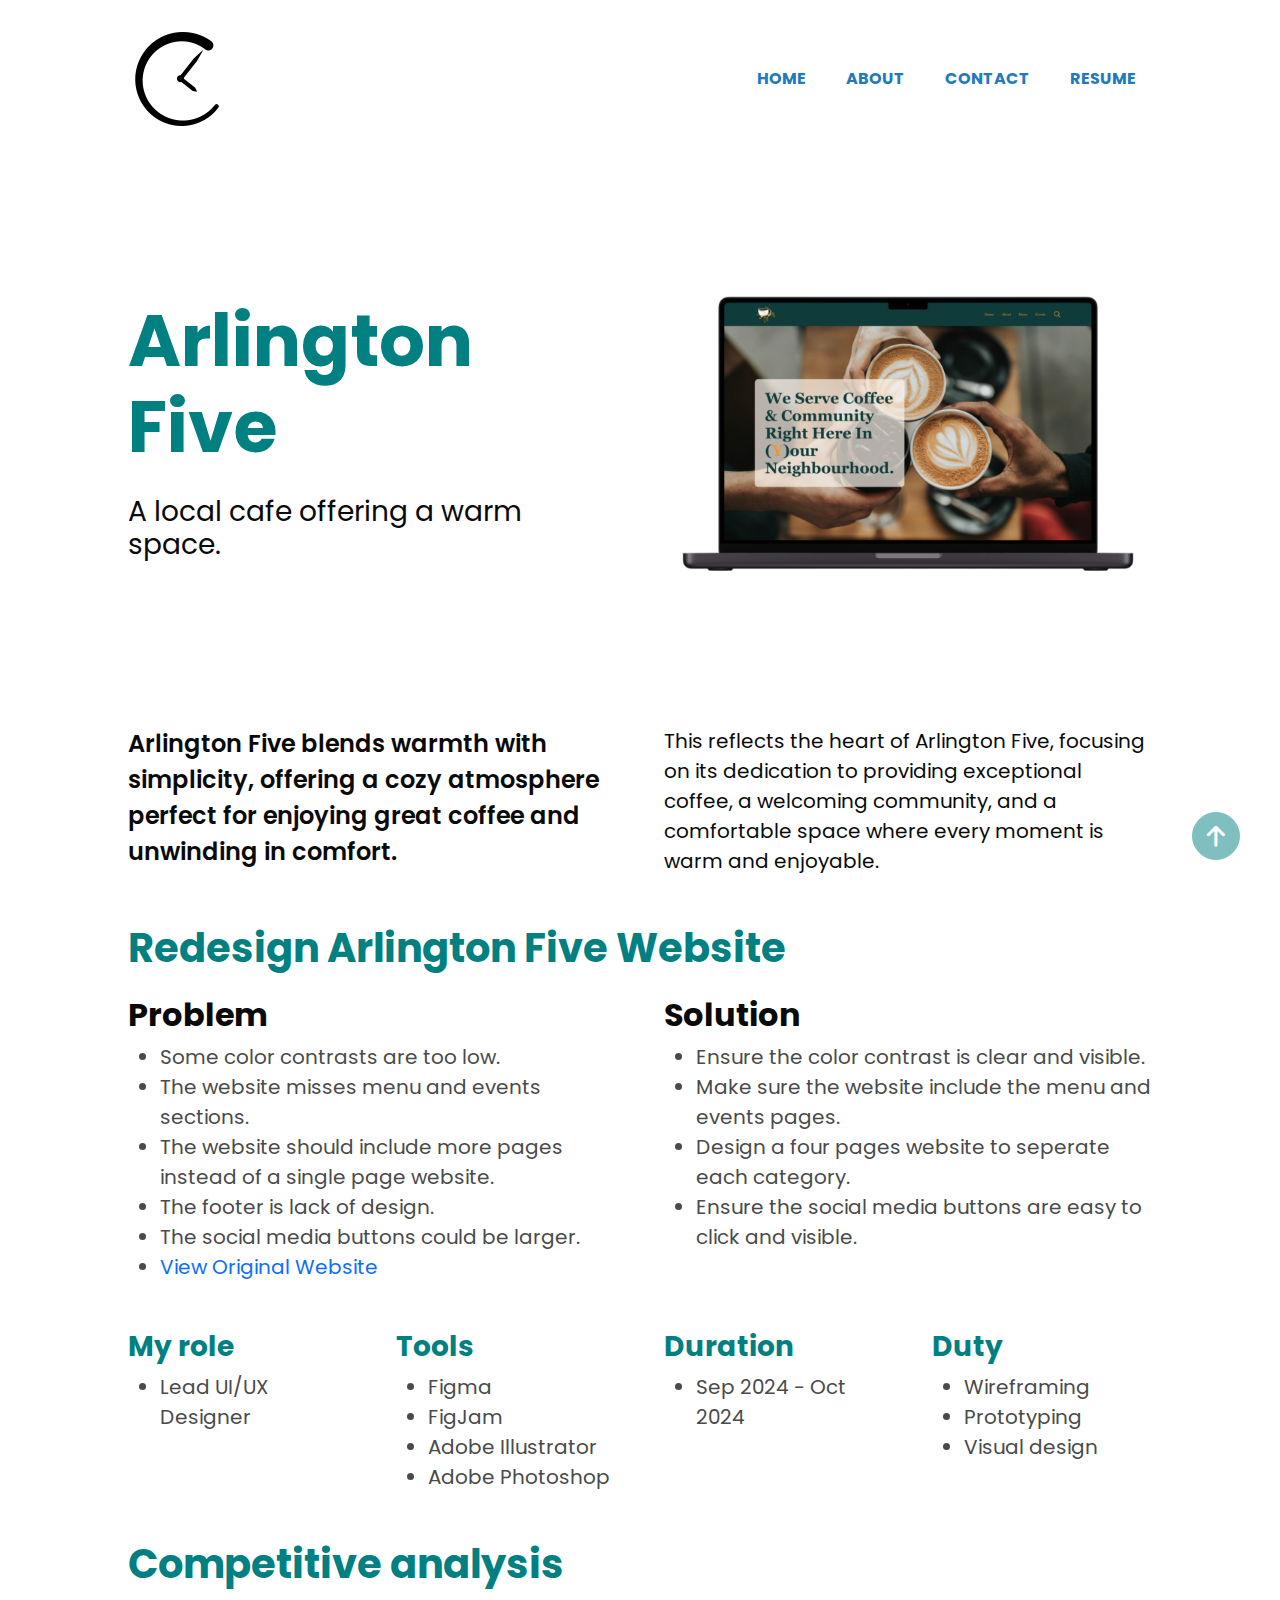
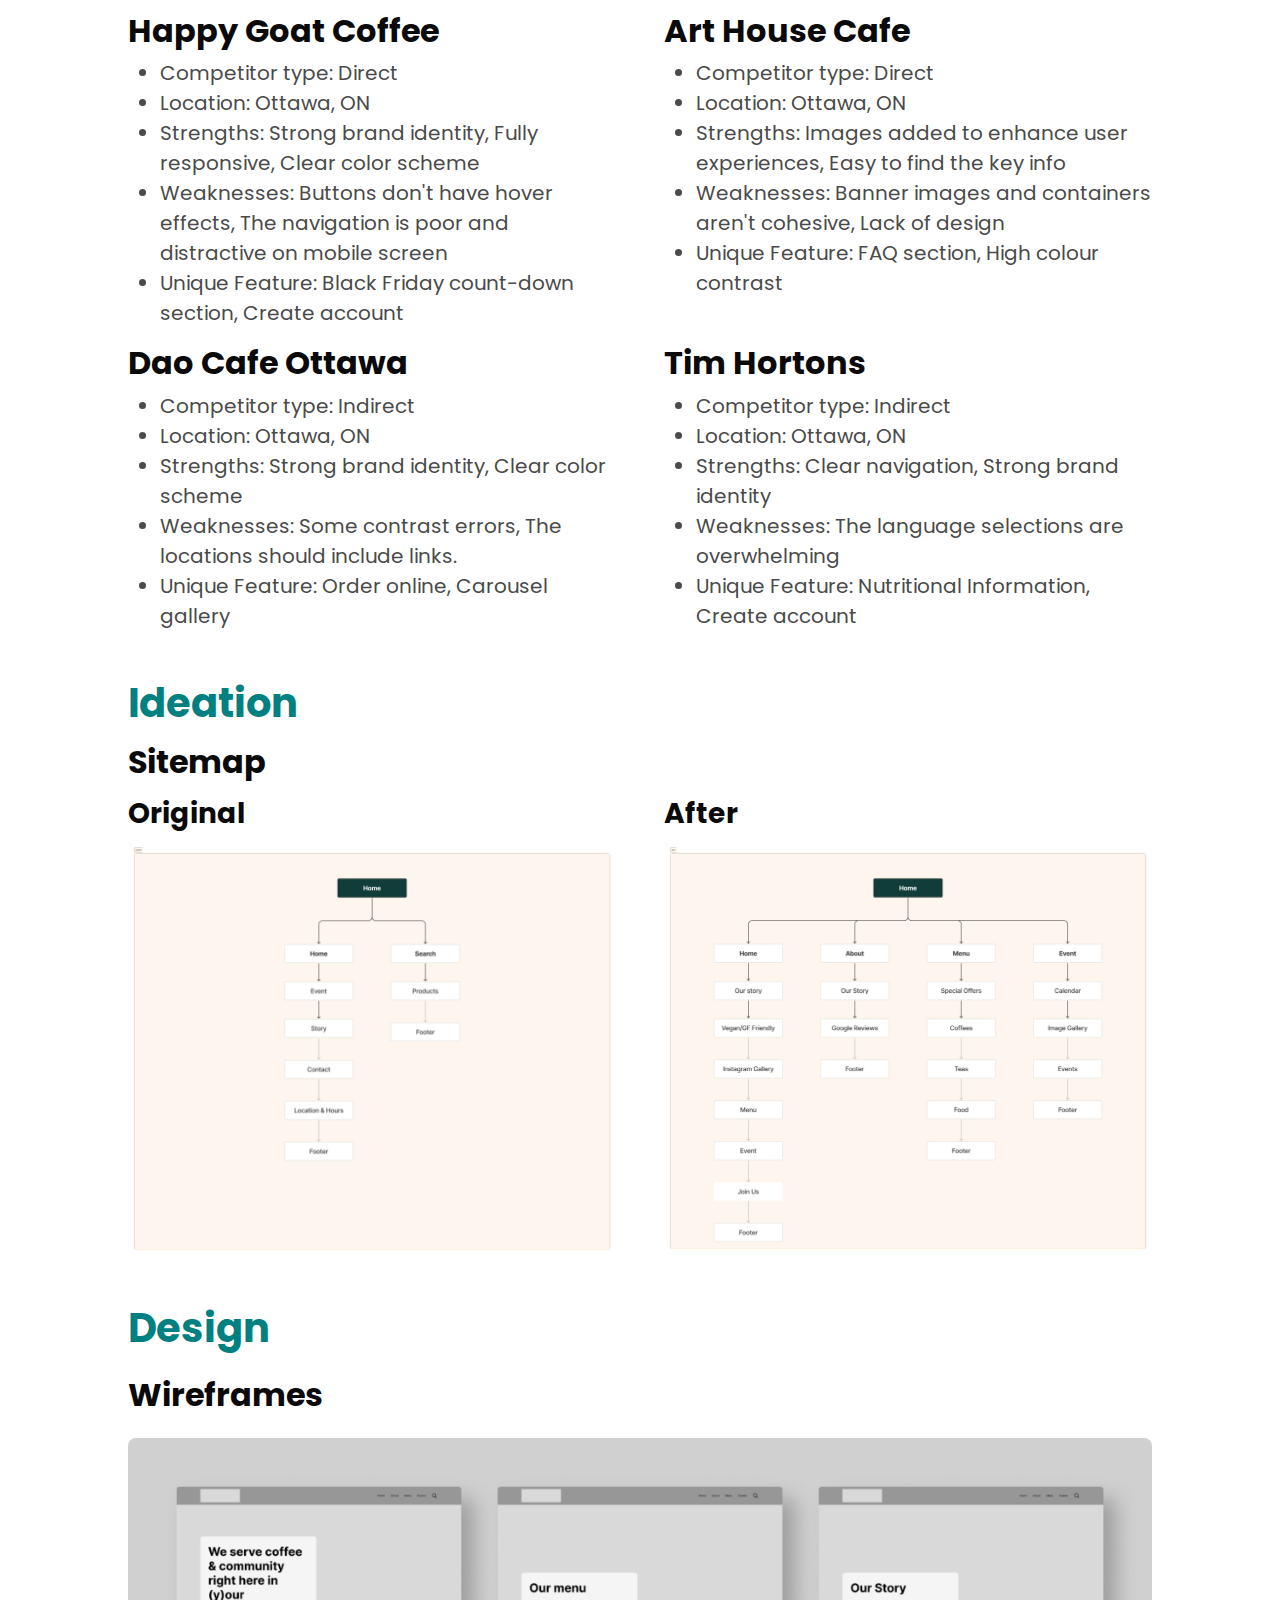
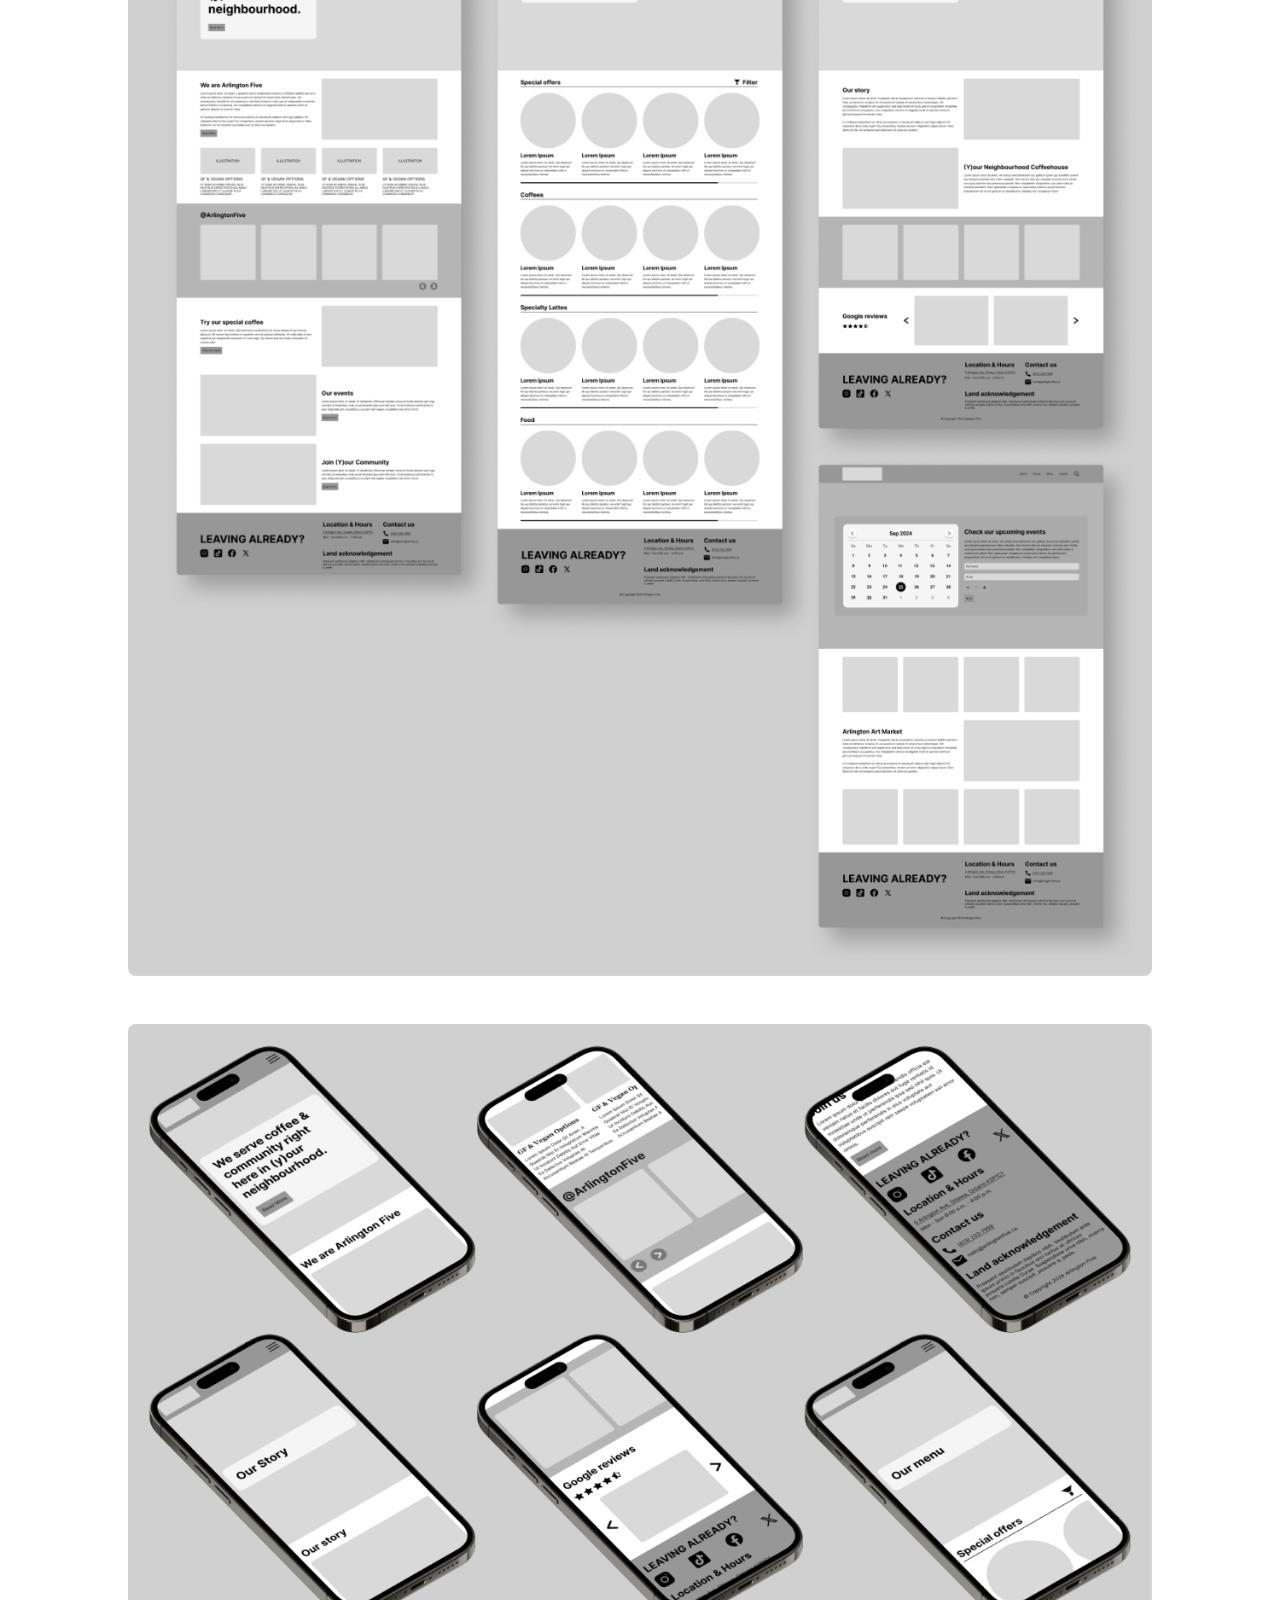
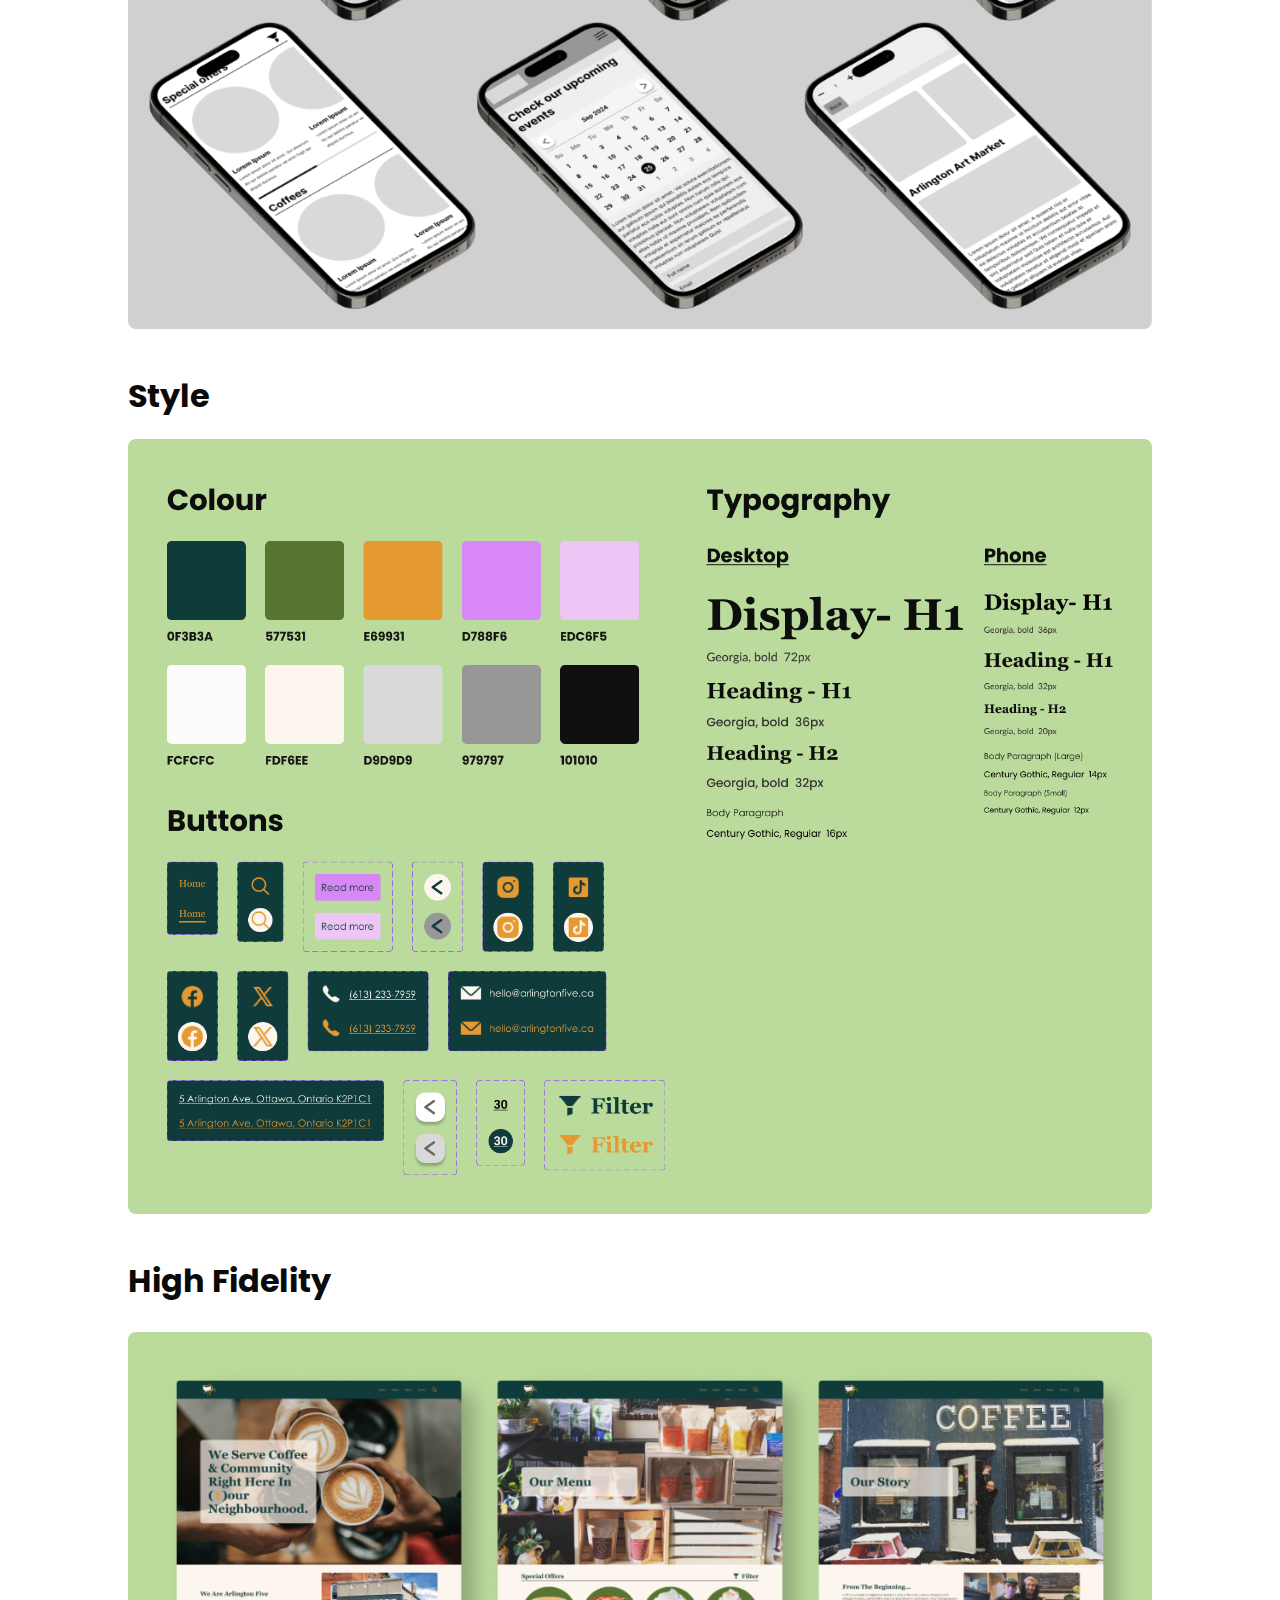
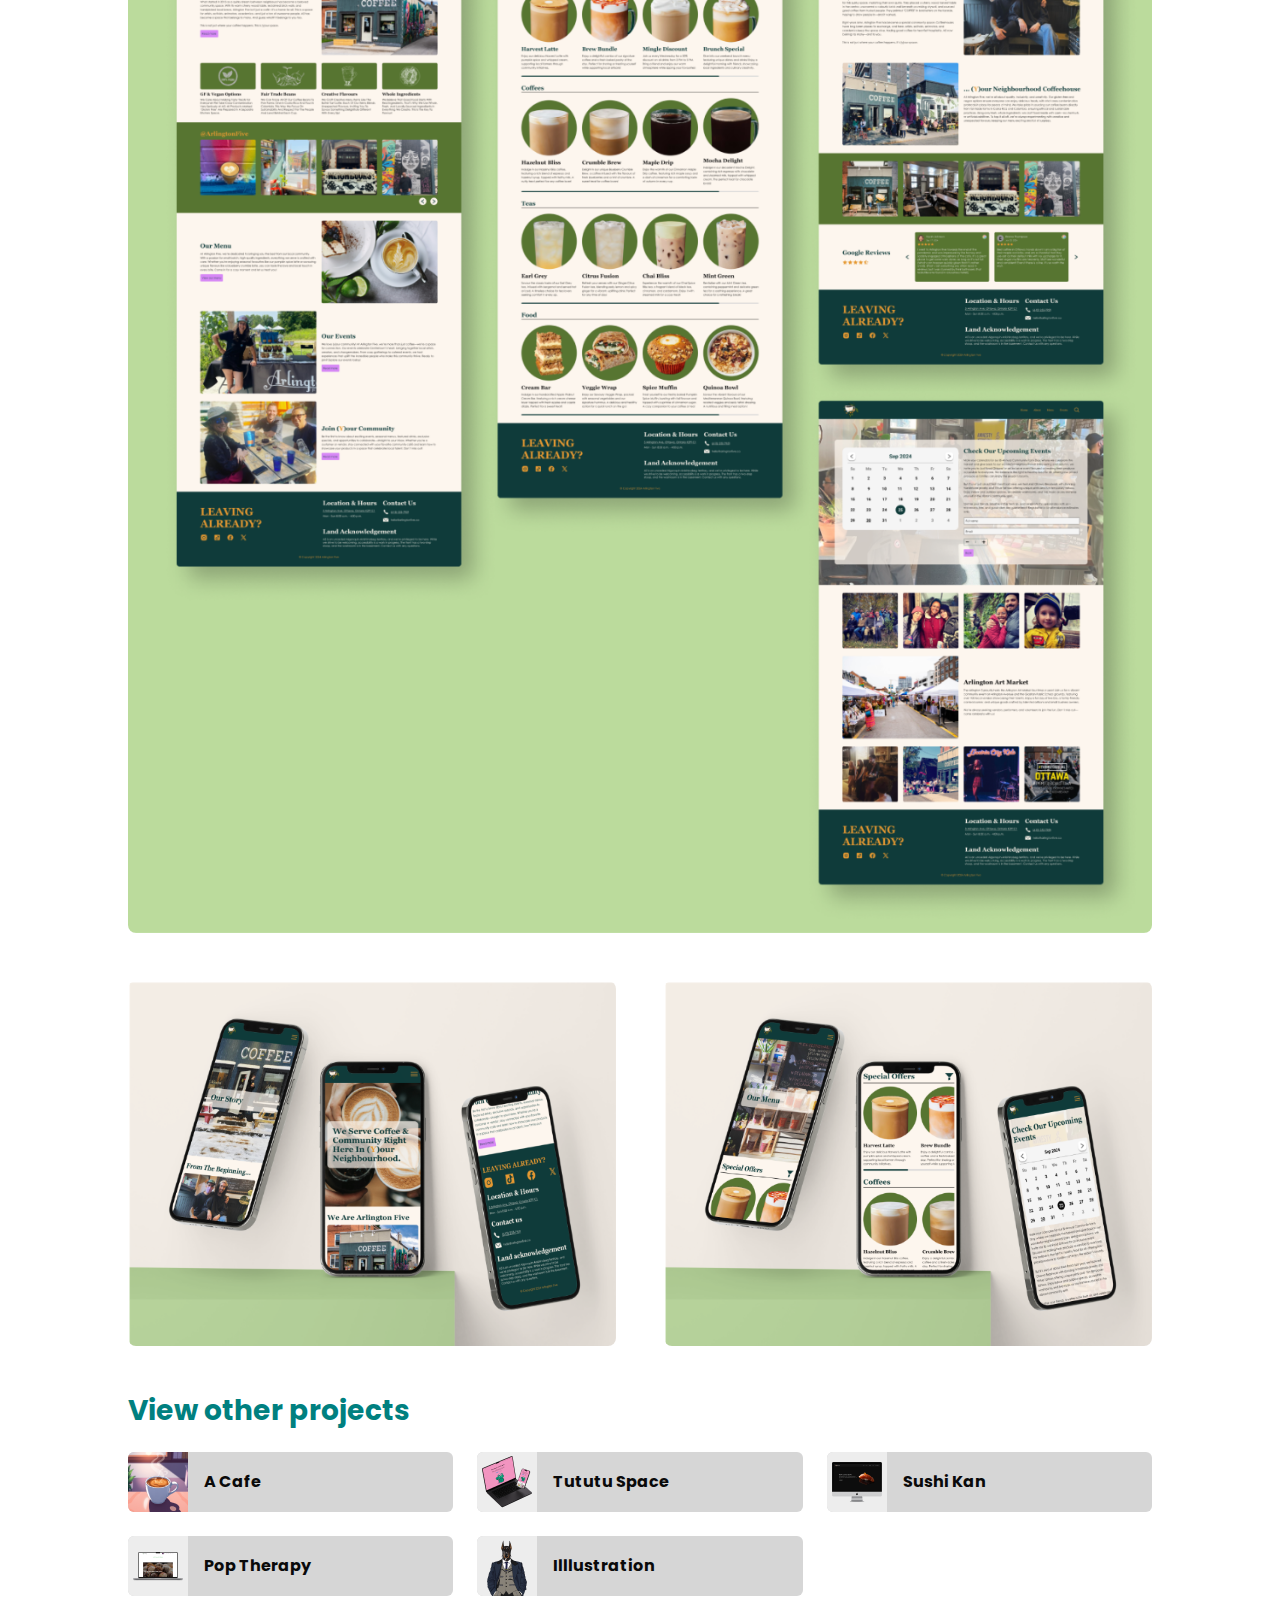
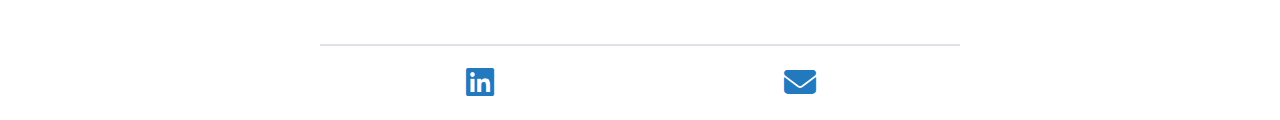
==== a5.html @ c40f5fa3 "Adds a5.page and fix footer and links" ====
<!DOCTYPE html>
<html lang="en">

<head>
    <meta charset="UTF-8">
    <meta name="viewport" content="width=device-width, initial-scale=1.0">
    <title>Portfolio</title>
    <!-- Bootstrap -->
    <link href="https://cdn.jsdelivr.net/npm/bootstrap@5.3.3/dist/css/bootstrap.min.css" rel="stylesheet"
        integrity="sha384-QWTKZyjpPEjISv5WaRU9OFeRpok6YctnYmDr5pNlyT2bRjXh0JMhjY6hW+ALEwIH" crossorigin="anonymous">
    <!-- Main Css -->
    <link rel="stylesheet" href="css/main.css">
    <!-- CDN -->
    <link rel="stylesheet" href="https://cdn.jsdelivr.net/npm/bootstrap-icons@1.11.3/font/bootstrap-icons.min.css">
    <!-- Font Awesome -->
    <link rel="stylesheet" href="https://cdnjs.cloudflare.com/ajax/libs/font-awesome/6.5.0/css/all.min.css">
    <!-- Font -->
    <link rel="preconnect" href="https://fonts.googleapis.com">
    <link rel="preconnect" href="https://fonts.gstatic.com" crossorigin>
    <link
        href="https://fonts.googleapis.com/css2?family=Poppins:ital,wght@0,100;0,200;0,300;0,400;0,500;0,600;0,700;0,800;0,900;1,100;1,200;1,300;1,400;1,500;1,600;1,700;1,800;1,900&display=swap"
        rel="stylesheet">
    <!-- AOS -->
    <link rel="stylesheet" href="https://unpkg.com/aos@next/dist/aos.css" />
</head>

<body>
    <!-- Skip Links -->
    <ul class="skip-links">
        <li><a href="#nav">Skip to main nav</a></li>
        <li><a href="#maincontent">Skip to main content</a></li>
    </ul>
    <header role="banner">
        <!-- Nav -->
        <nav class="navbar navbar-expand-lg" data-bs-theme="light" id="nav" role="navigation">
            <div class="container-xxl">
                <a class="navbar-brand col-sm-7" href="index.html">
                    <picture>
                        <source srcset="images/logo-6-100_x_100.png" media="(min-width: 750px)" />

                        <source srcset="images/logo-6-80_x_80.png" media="(min-width: 500px)" />

                        <img class="" src="images/logo-6-80_x_80.png" alt="che-cheng lee logo">
                    </picture>
                </a>
                <button class="navbar-toggler" type="button" data-bs-toggle="collapse"
                    data-bs-target="#navbarSupportedContent" aria-controls="navbarSupportedContent"
                    aria-expanded="false" aria-label="Toggle navigation">
                    <span class="navbar-toggler-icon"></span>
                </button>
                <div class="collapse navbar-collapse" id="navbarSupportedContent">
                    <ul class="navbar-nav me-auto mb-2 mb-lg-0 w-100 d-flex justify-content-between">
                        <li class="nav-item">
                            <a class="nav-link rounded-4 px-3 fw-bold" aria-current="page" href="index.html">Home</a>
                        </li>
                        <li class="nav-item">
                            <a class="nav-link rounded-4 px-3 fw-bold" href="about.html">About</a>
                        </li>
                        <li class="nav-item">
                            <a class="nav-link rounded-4 px-3 fw-bold" href="contact.html">Contact</a>
                        </li>
                        <li class="nav-item">
                            <a class="nav-link rounded-4 px-3 fw-bold" target="_blank"
                                href="lee_che-cheng_resume-portfolio.pdf">Resume</a>
                        </li>
                    </ul>
                </div>
            </div>
        </nav>

    </header>
    <main id="maincontent" role="main">
        <div class="container-xxl">
            <!-- back to top -->
            <button id="back-to-top" class="btn btn-primary opacity-50">
                <i class="fas fa-arrow-up fa-xl"></i>
            </button>

            <section class="row g-5 d-flex align-items-center mt-0">
                <div class="col-12 col-sm-6">
                    <h1 class="fw-bold  display-2" role="heading">Arlington Five</h1>
                    <h2 class="fw-normal fs-3 mt-4">A local cafe offering a warm space.</h2>
                </div>
                <div class="col-12 col-sm-6 mx-auto">
                    <picture>
                        <source srcset="images/a5_mockup-650_x_650.png" media="(min-width: 750px)" />

                        <source srcset="images/a5_mockup-525_x_525.png" media="(min-width: 450px)" />

                        <img class="img-fluid" src="images/a5_mockup-525_x_525.png" alt="Arlington Five mockup">
                    </picture>
                </div>
            </section>

            <section class="row g-5 mt-0">
                <div class="col-12 col-lg-6">
                    <h2 class="fw-semibold fs-4 lh-base mb-0" role="heading">Arlington Five blends warmth with
                        simplicity, offering a cozy atmosphere perfect for enjoying great coffee and unwinding in
                        comfort. </h2>
                </div>
                <div class="col-12 col-lg-6">
                    <h3 class="fw-normal fs-5 lh-base mb-0">This reflects the heart of Arlington Five, focusing on its
                        dedication to providing exceptional coffee, a welcoming community, and a comfortable space where
                        every moment is warm and enjoyable.</h3>
                </div>

                <!-- Problem/solution -->
                <div class="col-12">
                    <h1 class="fw-bold fs-1" role="heading">Redesign Arlington Five Website</h1>
                </div>
                <div class="col-12 col-lg-6 mt-3">
                    <h2 class="fw-bold fs-2" role="heading">Problem</h2>
                    <ul class="mb-0">
                        <li class="fw-normal fs-5">Some color contrasts are too low.</li>
                        <li class="fw-normal fs-5">The website misses menu and events sections.</li>
                        <li class="fw-normal fs-5">The website should include more pages instead of a single page
                            website.</li>
                        <li class="fw-normal fs-5">The footer is lack of design.</li>
                        <li class="fw-normal fs-5">The social media buttons could be larger.</li>
                        <li class="fw-normal fs-5"><a class="fw-normal fs-5" target="_blank"
                                href="https://www.arlingtonfive.ca/">View Original Website</a></li>
                    </ul>
                </div>
                <div class="col-12 col-lg-6 mt-3">
                    <h2 class="fw-bold fs-2" role="heading">Solution</h2>
                    <ul class="mb-0">
                        <li class="fw-normal fs-5">Ensure the color contrast is clear and visible.</li>
                        <li class="fw-normal fs-5">Make sure the website include the menu and events pages.</li>
                        <li class="fw-normal fs-5">Design a four pages website to seperate each category.</li>
                        <li class="fw-normal fs-5">Ensure the social media buttons are easy to click and visible.</li>

                    </ul>
                </div>

                <!-- my role tools... -->
                <div class="col-6 col-lg-3">
                    <h1 class="fw-bold fs-3" role="heading">My role</h1>
                    <ul class="mb-0">
                        <li class="fw-normal fs-5"> Lead UI/UX Designer</li>
                    </ul>
                </div>
                <div class="col-6 col-lg-3">
                    <h1 class="fw-bold fs-3" role="heading">Tools</h1>
                    <ul class="mb-0">
                        <li class="fw-normal fs-5">Figma</li>
                        <li class="fw-normal fs-5">FigJam</li>
                        <li class="fw-normal fs-5">Adobe Illustrator</li>
                        <li class="fw-normal fs-5">Adobe Photoshop</li>
                    </ul>
                </div>
                <div class="col-6 col-lg-3">
                    <h1 class="fw-bold fs-3" role="heading">Duration</h1>
                    <ul class="mb-0">
                        <li class="fw-normal fs-5"> Sep 2024 - Oct 2024</li>
                    </ul>
                </div>
                <div class="col-6 col-lg-3">
                    <h1 class="fw-bold fs-3" role="heading">Duty</h1>
                    <ul class="mb-0">
                        <li class="fw-normal fs-5">Wireframing</li>
                        <li class="fw-normal fs-5">Prototyping</li>
                        <li class="fw-normal fs-5">Visual design</li>
                    </ul>
                </div>

                <div class="col-12">
                    <h1 class="fw-bold fs-1">Competitive analysis</h1>
                </div>
                <div class="col-12 col-lg-6 mt-3">
                    <h2 class="fw-bold fs-2">Happy Goat Coffee</h2>
                    <ul class="mb-0">
                        <li class="fw-normal fs-5">Competitor type: Direct</li>
                        <li class="fw-normal fs-5">Location: Ottawa, ON</li>
                        <li class="fw-normal fs-5">Strengths: Strong brand identity, Fully responsive, Clear color scheme
                        </li>
                        <li class="fw-normal fs-5">Weaknesses: Buttons don't have hover effects, The navigation is poor and distractive on mobile screen</li>
                        <li class="fw-normal fs-5">Unique Feature: Black Friday count-down section, Create account</li>
                    </ul>
                </div>
                <div class="col-12 col-lg-6 mt-3">
                    <h2 class="fw-bold fs-2">Art House Cafe</h2>
                    <ul class="mb-0">
                        <li class="fw-normal fs-5">Competitor type: Direct</li>
                        <li class="fw-normal fs-5">Location: Ottawa, ON</li>
                        <li class="fw-normal fs-5">Strengths: Images added to enhance user experiences, Easy to find the
                            key info</li>
                        <li class="fw-normal fs-5">Weaknesses: Banner images and containers aren't cohesive, Lack of
                            design</li>
                        <li class="fw-normal fs-5">Unique Feature: FAQ section, High colour contrast</li>
                    </ul>
                </div>
                <div class="col-12 col-lg-6 mt-3">
                    <h2 class="fw-bold fs-2">Dao Cafe Ottawa</h2>
                    <ul class="mb-0">
                        <li class="fw-normal fs-5">Competitor type: Indirect</li>
                        <li class="fw-normal fs-5">Location: Ottawa, ON</li>
                        <li class="fw-normal fs-5">Strengths: Strong brand identity, Clear color scheme</li>
                        <li class="fw-normal fs-5">Weaknesses: Some contrast errors, The locations should include links.
                        </li>
                        <li class="fw-normal fs-5">Unique Feature: Order online, Carousel gallery</li>
                    </ul>
                </div>
                <div class="col-12 col-lg-6 mt-3">
                    <h2 class="fw-bold fs-2">Tim Hortons</h2>
                    <ul class="mb-0">
                        <li class="fw-normal fs-5">Competitor type: Indirect</li>
                        <li class="fw-normal fs-5">Location: Ottawa, ON</li>
                        <li class="fw-normal fs-5">Strengths: Clear navigation, Strong brand identity</li>
                        <li class="fw-normal fs-5">Weaknesses: The language selections are overwhelming</li>
                        <li class="fw-normal fs-5">Unique Feature: Nutritional Information, Create account</li>
                    </ul>
                </div>

                <!-- Design -->
                <div class="col-12">
                    <h1 class="fw-bold fs-1" role="heading">Ideation</h1>
                    <h2 class="fw-bold fs-2 mt-3" role="heading">Sitemap</h2>
                </div>
                 <!-- site map -->
                 <div class="col-lg-6 rounded-3 mt-2">
                    <h3 class="fw-bold fs-3 text-start mb-3" role="heading">Original</h3>
                    <picture>
                        <source srcset="images/original-1000_x_838.png" media="(min-width: 750px)" />

                        <source srcset="images/original-800_x_670.png" media="(min-width: 450px)" />

                        <img class="img-fluid rounded-3" src="images/original-800_x_670.png" alt="arlingtonfive original site  map">
                    </picture>
                </div>
                <div class="col-lg-6 rounded-3 mt-2">
                    <h3 class="fw-bold fs-3 text-start mb-3" role="heading">After</h3>
                    <picture>
                        <source srcset="images/after-1000_x_837.png" media="(min-width: 750px)" />

                        <source srcset="images/after-800_x_669.png" media="(min-width: 450px)" />

                        <img class="img-fluid rounded-3" src="images/after-800_x_669.png" alt="arlingtonfive after site  map">
                    </picture>
                </div>
                <div class="col-12">
                    <h1 class="fw-bold fs-1" role="heading">Design</h1>
                    <div class="col-12 mt-4">
                        <h2 class="fw-bold fs-2 text-start" role="heading">Wireframes</h2>
                        <!-- lo wireframe-->
                        <div class="col-12 mx-auto mt-4">
                            <picture>
                                <source srcset="images/a5-lo-desktop-1200_x_1333.png" media="(min-width: 750px)" />

                                <source srcset="images/a5-lo-desktop-800_x_888.png" media="(min-width: 450px)" />

                                <img class="img-fluid rounded-3" src="images/a5-lo-desktop-800_x_888.png"
                                    alt="Arlington Five desktop Low fidelity wireframe">
                            </picture>

                        </div>
                        <div class="col-12 mx-auto mt-5">
                            <picture>
                                <source srcset="images/a5-lo-phone-1200_x_1061.png" media="(min-width: 750px)" />

                                <source srcset="images/a5-lo-phone-800_x_707.png" media="(min-width: 450px)" />

                                <img class="img-fluid rounded-3" src="images/a5-lo-phone-800_x_707.png"
                                    alt="Arlington Five moble Low fidelity wireframe">
                            </picture>
                        </div>
                    </div>
                </div>
                <!-- style-->
                <div class="col-12">
                    <h2 class="fw-bold fs-2 text-start" role="heading">Style</h2>
                    <div class="col-12 mx-auto mt-4">
                        <picture>
                            <source srcset="images/a5-style.png" media="(min-width: 750px)" />

                            <source srcset="images/a5-style-sm.png" media="(min-width: 450px)" />

                            <img class="img-fluid rounded-3" src="images/a5-style-sm.png"
                                alt="Arlington Five style guide">
                        </picture>
                    </div>
                </div>

                <!-- hi wireframe-->
                <div class="col-12">
                    <h2 class="fw-bold fs-2 text-start" role="heading">High Fidelity</h2>
                </div>
                <div class="col-12 mt-4">
                    <picture>
                        <source srcset="images/a5-hi-desktop-1200_x_1407.png" media="(min-width: 750px)" />

                        <source srcset="images/a5-hi-desktop-800_x_938.png" media="(min-width: 450px)" />

                        <img class="img-fluid rounded-3" src="images/a5-hi-desktop-800_x_938.png"
                            alt="Arlington Five desktop high fidelity wireframe">
                    </picture>

                </div>
                <div class="col-sm-6">
                    <picture>
                        <source srcset="images/a5-hi-phone-1-650_x_487.png" media="(min-width: 750px)" />

                        <source srcset="images/a5-hi-phone-1-525_x_394.png" media="(min-width: 450px)" />

                        <img class="img-fluid rounded-3" src="images/a5-hi-phone-1-525_x_394.png"
                            alt="Arlington Five phone high fidelity wireframe">
                    </picture>

                </div>
                <div class="col-sm-6 ">
                    <picture>
                        <source srcset="images/a5-hi-phone-2-650_x_487.png" media="(min-width: 750px)" />

                        <source srcset="images/a5-hi-phone-2-525_x_394.png" media="(min-width: 450px)" />

                        <img class="img-fluid rounded-3" src="images/a5-hi-phone-2-525_x_394.png"
                            alt="Arlington Five phone high fidelity wireframe">
                    </picture>
                </div>

                <!-- Test -->
                <!-- <div class="col-12 mt-5">
                    <h1 class="fw-bold fs-3 my-auto" role="heading">View other projects</h1>
                </div>

                <div class="col-12 col-md-4">
                    <a href="coffee.html" class="btn btn-secondary p-0 border-0 fw-medium view-other" role="button">
                        <img class="rounded-start" src="images/cafe-home-icon.png" alt="a cafe in California icon">
                        <h2 class="fw-bold fs-6 my-auto ms-3 me-auto" role="heading">A Cafe</h2>
                    </a>
                </div>
                <div class="col-12 col-md-4">
                    <a href="tututuspace.html" class="btn btn-secondary p-0 border-0 fw-medium view-other"
                        role="button">
                        <img class="rounded-start" src="images/tututu-home-icon.png" alt="tututu space icon">
                        <h2 class="fw-bold fs-6 my-auto ms-3 me-auto" role="heading">Tututu Space</h2>
                    </a>
                </div>
                <div class="col-12 col-md-4">
                    <a href="sushikan.html" class="btn btn-secondary p-0 border-0 fw-medium view-other" role="button">
                        <img class="rounded-start" src="images/sushi-home-icon.png" alt="sushi kan icon">
                        <h2 class="fw-bold fs-6 my-auto ms-3 me-auto" role="heading">Sushi Kan</h2>
                    </a>
                </div>
                <div class="col-12 col-md-4">
                    <a href="https://jasonlee.rf.gd/" class="btn btn-secondary p-0 border-0 fw-medium view-other"
                        role="button">
                        <img class="rounded-start" src="images/pop-icon.png" alt="pop therapy icon">
                        <h2 class="fw-bold fs-6 my-auto ms-3 me-auto" role="heading">Pop Therapy</h2>
                    </a>
                </div>
                <div class="col-12 col-md-4">
                    <a href="https://lee00869.github.io/mtm6201-midterm/"
                        class="btn btn-secondary p-0 border-0 fw-medium view-other" role="button">
                        <img class="rounded-start" src="images/fashion-icon.png" alt="fashion icon">
                        <h2 class="fw-bold fs-6 my-auto ms-3 me-auto" role="heading">Fashion</h2>
                    </a>
                </div>
                <div class="col-12 col-md-4">
                    <a href="illustrator.html" class="btn btn-secondary p-0 border-0 fw-medium view-other"
                        role="button">
                        <img class="rounded-start" src="images/dog-home-icon.png" alt="illustration icon">
                        <h2 class="fw-bold fs-6 my-auto ms-3 me-auto" role="heading">Illlustration</h2>
                    </a>
                </div> -->
            </section>
            <!-- Other project -->
            <section class="row g-4 mt-0">
                <div class="col-12 mt-5">
                    <h1 class="fw-bold fs-3 my-auto" role="heading">View other projects</h1>
                </div>

                <div class="col-12 col-md-4 project-hover">
                    <a href="coffee.html" class="btn btn-secondary p-0 border-0 fw-medium view-other" role="button">
                        <img class="rounded-start" src="images/cafe-home-icon.png" alt="a cafe in California icon">
                        <h2 class="fw-bold fs-6 my-auto ms-3 me-auto" role="heading">A Cafe</h2>
                    </a>
                </div>
                <!-- <div class="col-12 col-md-4 project-hover">
                    <a href="a5.html.html" class="btn btn-secondary p-0 border-0 fw-medium view-other" role="button">
                        <img class="rounded-start" src="images/a5-home-icon.png" alt="a cafe in California icon">
                        <h2 class="fw-bold fs-6 my-auto ms-3 me-auto" role="heading">Arlington Five</h2>
                    </a>
                </div> -->
                <div class="col-12 col-md-4 project-hover">
                    <a href="tututuspace.html" class="btn btn-secondary p-0 border-0 fw-medium view-other"
                        role="button">
                        <img class="rounded-start" src="images/tututu-home-icon.png" alt="tututu space icon">
                        <h2 class="fw-bold fs-6 my-auto ms-3 me-auto" role="heading">Tututu Space</h2>
                    </a>
                </div>
                <div class="col-12 col-md-4 project-hover">
                    <a href="sushikan.html" class="btn btn-secondary p-0 border-0 fw-medium view-other" role="button">
                        <img class="rounded-start" src="images/sushi-home-icon.png" alt="sushi kan icon">
                        <h2 class="fw-bold fs-6 my-auto ms-3 me-auto" role="heading">Sushi Kan</h2>
                    </a>
                </div>
                <div class="col-12 col-md-4 project-hover">
                    <a href="https://jasonlee.rf.gd/" target="_blank"
                        class="btn btn-secondary p-0 border-0 fw-medium view-other" role="button">
                        <img class="rounded-start" src="images/pop-icon.png" alt="pop therapy icon">
                        <h2 class="fw-bold fs-6 my-auto ms-3 me-auto" role="heading">Pop Therapy</h2>
                    </a>
                </div>
                <!-- <div class="col-12 col-md-4 project-hover">
                    <a href="https://lee00869.github.io/mtm6201-midterm/" target="_blank"
                        class="btn btn-secondary p-0 border-0 fw-medium view-other" role="button">
                        <img class="rounded-start" src="images/fashion-icon.png" alt="fashion icon">
                        <h2 class="fw-bold fs-6 my-auto ms-3 me-auto" role="heading">Fashion</h2>
                    </a>
                </div> -->
                <div class="col-12 col-md-4 project-hover">
                    <a href="illustrator.html" class="btn btn-secondary p-0 border-0 fw-medium view-other"
                        role="button">
                        <img class="rounded-start" src="images/dog-home-icon.png" alt="illustration icon">
                        <h2 class="fw-bold fs-6 my-auto ms-3 me-auto" role="heading">Illlustration</h2>
                    </a>
                </div>
            </section>

        </div>

    </main>
    <div class="row justify-content-center mt-5 hr-line">
        <hr class="border border-body-color border-1 opacity-100 col-12 col-xl-6 ">
    </div>
    <!-- Footer -->
    <footer class="col-sm-6 offset-sm-3 d-flex justify-content-around my-3" role="contentinfo">
        <a class="btn p-2 col-sm-3" href="https://www.linkedin.com/in/che-cheng-lee-3a7737289/" target="_blank"
            aria-label="LinkedIn Profile"><i class="fa-brands fa-linkedin fa-2xl " style="color: #2279be;"></i></a>
        <a class="btn p-2 col-sm-3" href="mailto:jasonlee21229@gmail.com" target="_blank" aria-label="Send Email"><i
                class="fa-solid fa-envelope fa-2xl " style="color: #2279be;"></i></a>
    </footer>
    <!-- Javascript -->
    <script src="https://cdn.jsdelivr.net/npm/bootstrap@5.3.3/dist/js/bootstrap.bundle.min.js"
        integrity="sha384-YvpcrYf0tY3lHB60NNkmXc5s9fDVZLESaAA55NDzOxhy9GkcIdslK1eN7N6jIeHz" crossorigin="anonymous">
    </script>
    <script src="https://unpkg.com/aos@next/dist/aos.js"></script>
    <script>
        AOS.init({
            duration: 1500,
        });
    </script>

    <script src="main.js"></script>
</body>

</html>
---- css/main.css ----
:root,
[data-bs-theme=light] {
    --bs-primary: #008080;
    --bs-primary-rgb: 0, 128, 128;
    --bs-secondary: #2179BE;
    --bs-secondary-rgb: 33, 121, 190;
    --bs-dark: rgb(10, 10, 10);
    --bs-dark-rgb: 10, 10, 10;
    --bs-white: rgb(250, 250, 250);
    --bs-light-rgb: 74, 74, 74;
    --bs-body-color: #4A4A4A;
    --btn-secondary-bg: #d6d6d6;
}

/* Skip Link */
.skip-links {
    list-style: none;
}

.skip-links li a {
    position: absolute;
    top: -10em;
}

.skip-links li a:focus {
    top: 0;
}

/* Button */
.btn-primary {
    --bs-btn-bg: var(--bs-primary);
    --bs-btn-border-color: var(--bs-primary);
    --bs-btn-hover-bg: var(--bs-primary);
    --bs-btn-hover-border-color: var(--bs-primary);
    --bs-btn-active-bg: var(--bs-primary);
    --bs-btn-active-border-color: var(--bs-primary);
    --bs-btn-disabled-bg: var(--bs-primary);
    --bs-btn-disabled-border-color: var(--bs-primary);
}

.btn-secondary {
    --bs-btn-bg: var(--btn-secondary-bg); /* Use variable for background */
    --bs-btn-border-color: var(--btn-secondary-bg); /* Keep it consistent */
    --bs-btn-hover-bg: var(--btn-secondary-bg);;
    --bs-btn-hover-border-color:var(--btn-secondary-bg);;
    --bs-btn-active-bg: var(--btn-secondary-bg);;
    --bs-btn-active-border-color: var(--btn-secondary-bg);;
    --bs-btn-disabled-bg:var(--btn-secondary-bg);;
    --bs-btn-disabled-border-color:var(--btn-secondary-bg);;
}

/* Mobile */
body {
    font-family: "Poppins", sans-serif;
}

h1 {
    color: var(--bs-primary);
}

h2 {
    color: var(--bs-dark);
}

h3 {
    color: var(--bs-dark);
}

p {
    color: var(--bs-body-color);
}

/* Nav */
.nav-link {
    color: var(--bs-secondary);
    text-transform: uppercase;
}

.nav-link {
    transition: color .4s ease-in-out, background-color .4s ease-in-out, border-color .4s ease-in-out;
}

.navbar-nav .nav-link.active,
.navbar-nav .nav-link:focus,
.navbar-nav .nav-link.active:hover,
.navbar-nav .nav-link:focus:hover {
    background-color: var(--bs-primary);
    color: var(--bs-white);
}

.navbar-nav .nav-link:hover {
    background-color: var(--bs-secondary);
    color: var(--bs-white);
}

.navbar-toggler {
    color: var(--bs-secondary);
    border: 0;
}

.btn-primary {
    --bs-btn-bg: var(--bs-primary);
    --bs-btn-border-color: var(--bs-primary);
    --bs-btn-hover-bg: var(--bs-secondary);
    --bs-btn-hover-border-color: var(--bs-primary);
    --bs-btn-active-bg: var(--bs-body-color);
    --bs-btn-active-border-color: var(--bs-primary);
    --bs-btn-disabled-bg: var(--bs-primary);
    --bs-btn-disabled-border-color: var(--bs-primary);
}

.btn {
    transition: color .3s ease-in-out, background-color .3s ease-in-out, border-color .3s ease-in-out, box-shadow .3s ease-in-out;
}

.container-xxl {
    --bs-gutter-x: 3rem;
}

span {
    height: 1px;
    width: 100%;
    color: var(--bs-body-color);
}

hr {
    margin: 0;
}

.hr-line {
    margin-right: calc(0* var(--bs-gutter-x));
    margin-left: calc(0* var(--bs-gutter-x));
}

/* Form */
.g-5 {
    --bs-gutter-y: 1.5rem;
}

.g-5 {
    --bs-gutter-x: 1.5rem;
}

/* Others */

.carousel-control-prev-icon, .carousel-control-next-icon{
    background-color: #4A4A4A;
    opacity: 0.7;
    width: 3rem;
    height: 3rem;
    transition: 0.5s;
}
.carousel-control-prev-icon:hover, .carousel-control-next-icon:hover{
    opacity: 1;
    transition: 0.5s;
}

/* back to top */
#back-to-top {
    position: fixed;
    bottom: 2.5rem;
    right: 2.5rem;
    width: 3rem;
    height: 3rem;
    padding: auto;
    display: none;
    z-index: 100;
    border-radius: 50%;
    display: flex;
    justify-content: center;
    align-items: center;
}

/* persona */
.carousel-item {
    text-align: center; /* Center align the content inside the carousel item */
}

.carousel-control-prev, .carousel-control-next {
 
    display: flex;
    align-items: center;
    justify-content: flex-start;
}
.carousel-control-next{
    justify-content: flex-end;
}

.carousel-control-prev-icon, .carousel-control-next-icon {
    filter: invert(1); /* Invert the color of the icons to make them visible on the background */
}

/* website link */
a{
    text-decoration: none;
}

/* Other projects */
.view-other{
    max-width: 100%;
    display: flex;
}

.view-flex{
    display: flex;
}

/* Illustrator */
.click-view{
    color: var(--bs-body-color);
}



/* iPad */
@media screen and (min-width:450px) and (max-width: 1200px) {

    /* .col-sm-8 {
        width: 50%;
    } */

    .container-xxl {
        padding-left: 2rem;
        padding-right: 2rem;
    }

    /* Form */
    .g-5 {
        --bs-gutter-y: 2rem;
    }

    .g-5 {
        --bs-gutter-x: 2rem;
    }
      /* persona */
      .carousel-item img {
        max-width: 75%; /* Adjust the width of the images */
        height: auto; /* Maintain aspect ratio */
        margin: 0 auto; /* Center the image horizontally */
    }

    /* Test */
    .des-btn{
        display: none;
    }

    .view-width{
        width: 30%;
    }

  
}

/* Desktop */
@media screen and (min-width:1201px) {

    .container-xxl {
        max-width: 1440px;
        padding-left: 8rem;
        padding-right: 8rem;
    }

     /* Form */
     .g-5 {
        --bs-gutter-y: 3rem;
    }

    .g-5 {
        --bs-gutter-x: 3rem;
    }

    /* persona user map */
    .carousel-sm{
        max-width: 75%; /* Adjust the width of the images */
        height: auto; /* Maintain aspect ratio */
        margin: 0 auto; /* Center the image horizontally */
    }

    /* Test */
    .des-btn{
        display: none;
    }

    /* Home cards */
    .project-card:hover img{
        transition: 0.4s;
        filter: brightness(0.8);
    }
    .project-card img{
        transition: 0.4s;
    }

    /* Test */
    .project-grid {
        display: grid;
        grid-template-columns: 1fr 1fr; /* Two columns */
        grid-gap: 1.5rem; /* Gap between projects */
    }

    .view-width{
        width: 30%;
    }

    /* other project */
    .project-hover:hover{
        transition: 0.4s;
        filter: brightness(0.8);
    }
    .project-hover{
        transition: 0.4s;
    }
}



/* Test */
/* .nav-link,.navbar-toggler{color:var(--bs-secondary)}p,span{color:var(--bs-body-color)}:root,[data-bs-theme=light]{--bs-primary:#008080;--bs-primary-rgb:0,128,128;--bs-secondary:#2179BE;--bs-secondary-rgb:33,121,190;--bs-dark:rgb(10, 10, 10);--bs-dark-rgb:10,10,10;--bs-white:rgb(250, 250, 250);--bs-light-rgb:74,74,74;--bs-body-color:#4A4A4A}.skip-links{list-style:none}.skip-links li a{position:absolute;top:-10em}.skip-links li a:focus{top:0}.btn-primary{--bs-btn-bg:var(--bs-primary);--bs-btn-border-color:var(--bs-primary);--bs-btn-hover-bg:var(--bs-primary);--bs-btn-hover-border-color:var(--bs-primary);--bs-btn-active-bg:var(--bs-primary);--bs-btn-active-border-color:var(--bs-primary);--bs-btn-disabled-bg:var(--bs-primary);--bs-btn-disabled-border-color:var(--bs-primary);--bs-btn-bg:var(--bs-primary);--bs-btn-border-color:var(--bs-primary);--bs-btn-hover-bg:var(--bs-secondary);--bs-btn-hover-border-color:var(--bs-primary);--bs-btn-active-bg:var(--bs-body-color);--bs-btn-active-border-color:var(--bs-primary);--bs-btn-disabled-bg:var(--bs-primary);--bs-btn-disabled-border-color:var(--bs-primary)}body{font-family:Poppins,sans-serif}h1{color:var(--bs-primary)}h2,h3{color:var(--bs-dark)}.nav-link{text-transform:uppercase;transition:color .3s ease-in-out,background-color .3s ease-in-out,border-color .3s ease-in-out}.navbar-nav .nav-link.active,.navbar-nav .nav-link.active:hover,.navbar-nav .nav-link:focus,.navbar-nav .nav-link:focus:hover{background-color:var(--bs-primary);color:var(--bs-white)}.navbar-nav .nav-link:hover{background-color:var(--bs-secondary);color:var(--bs-white)}.navbar-toggler{border:0}.btn{transition:color .3s ease-in-out,background-color .3s ease-in-out,border-color .3s ease-in-out,box-shadow .3s ease-in-out}.container-xxl{--bs-gutter-x:3rem}span{height:1px;width:100%}hr{margin:0}.hr-line{margin-right:calc(0* var(--bs-gutter-x));margin-left:calc(0* var(--bs-gutter-x))}@media screen and (min-width:500px) and (max-width:1200px){.col-sm-8{width:50%}.container-xxl{padding-left:2rem;padding-right:2rem}}@media screen and (min-width:1201px){.container-xxl{max-width:1400px;padding-left:3rem;padding-right:3rem}} */
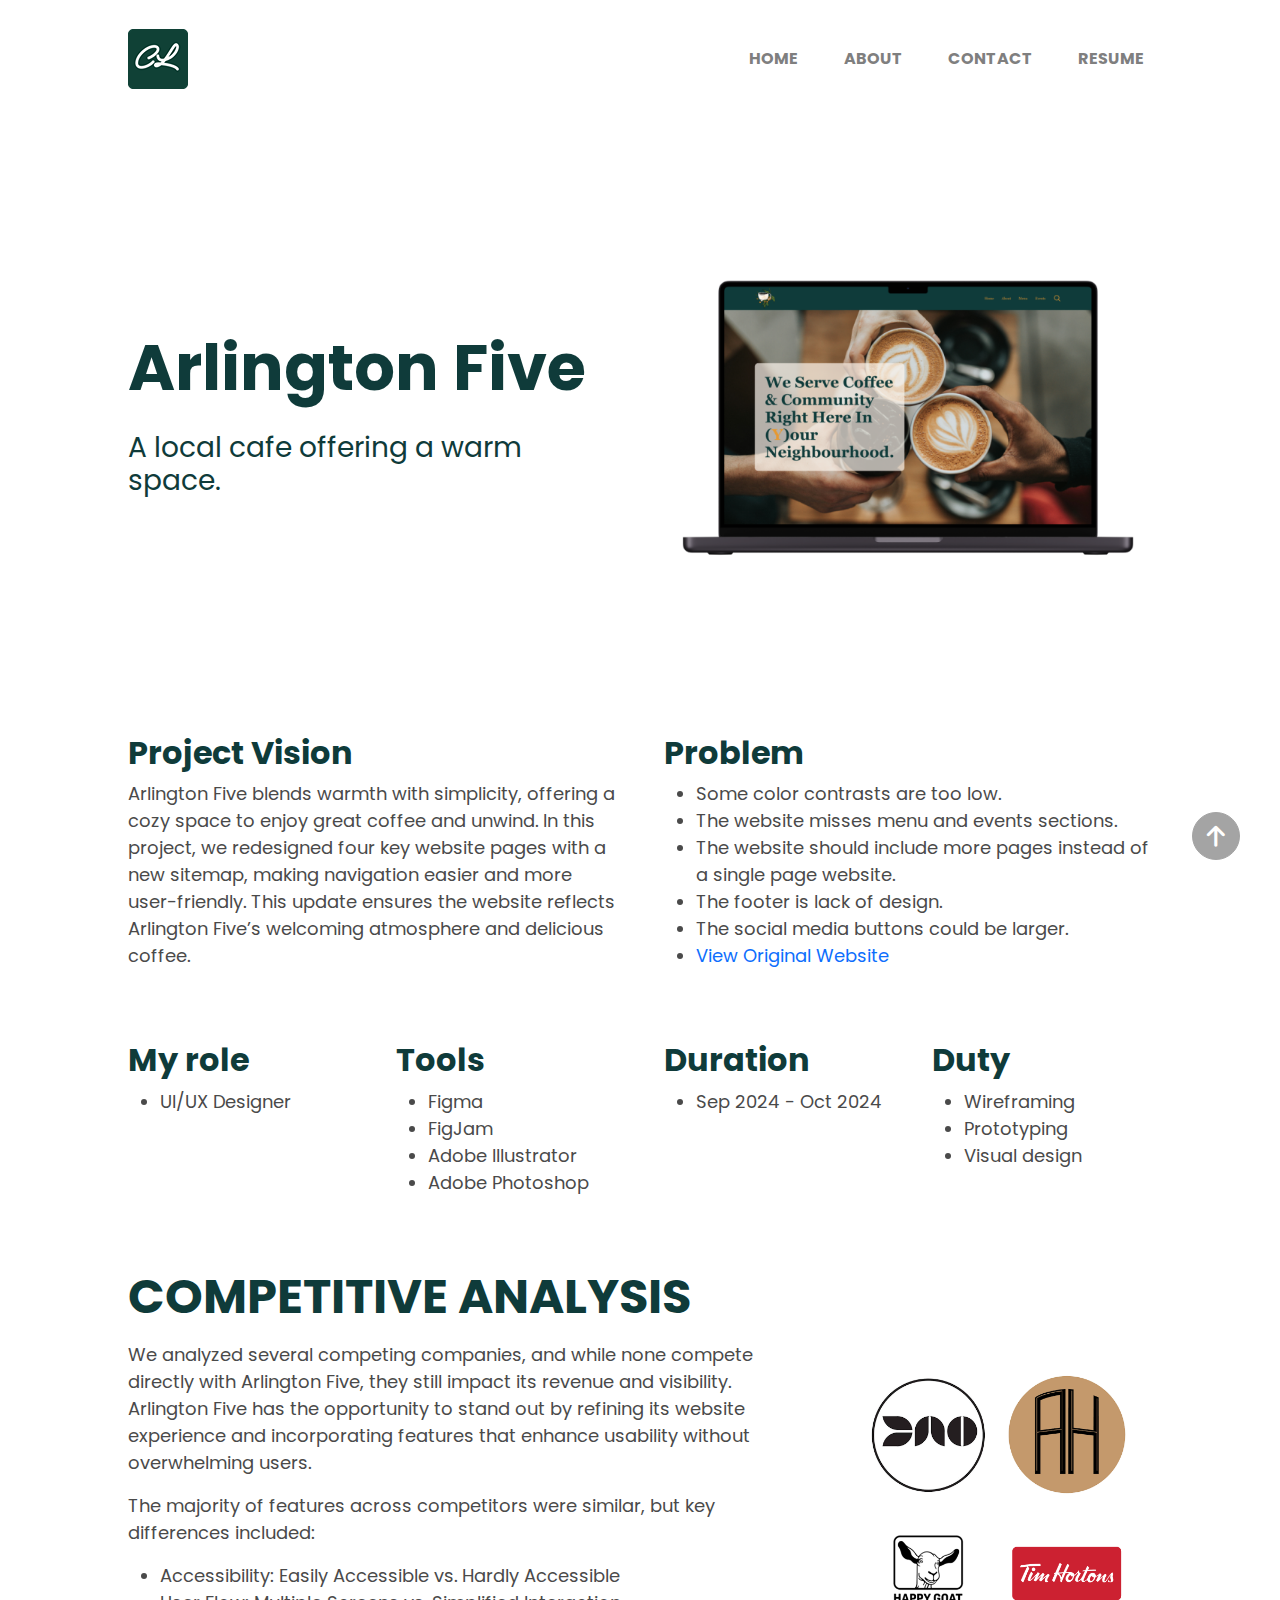
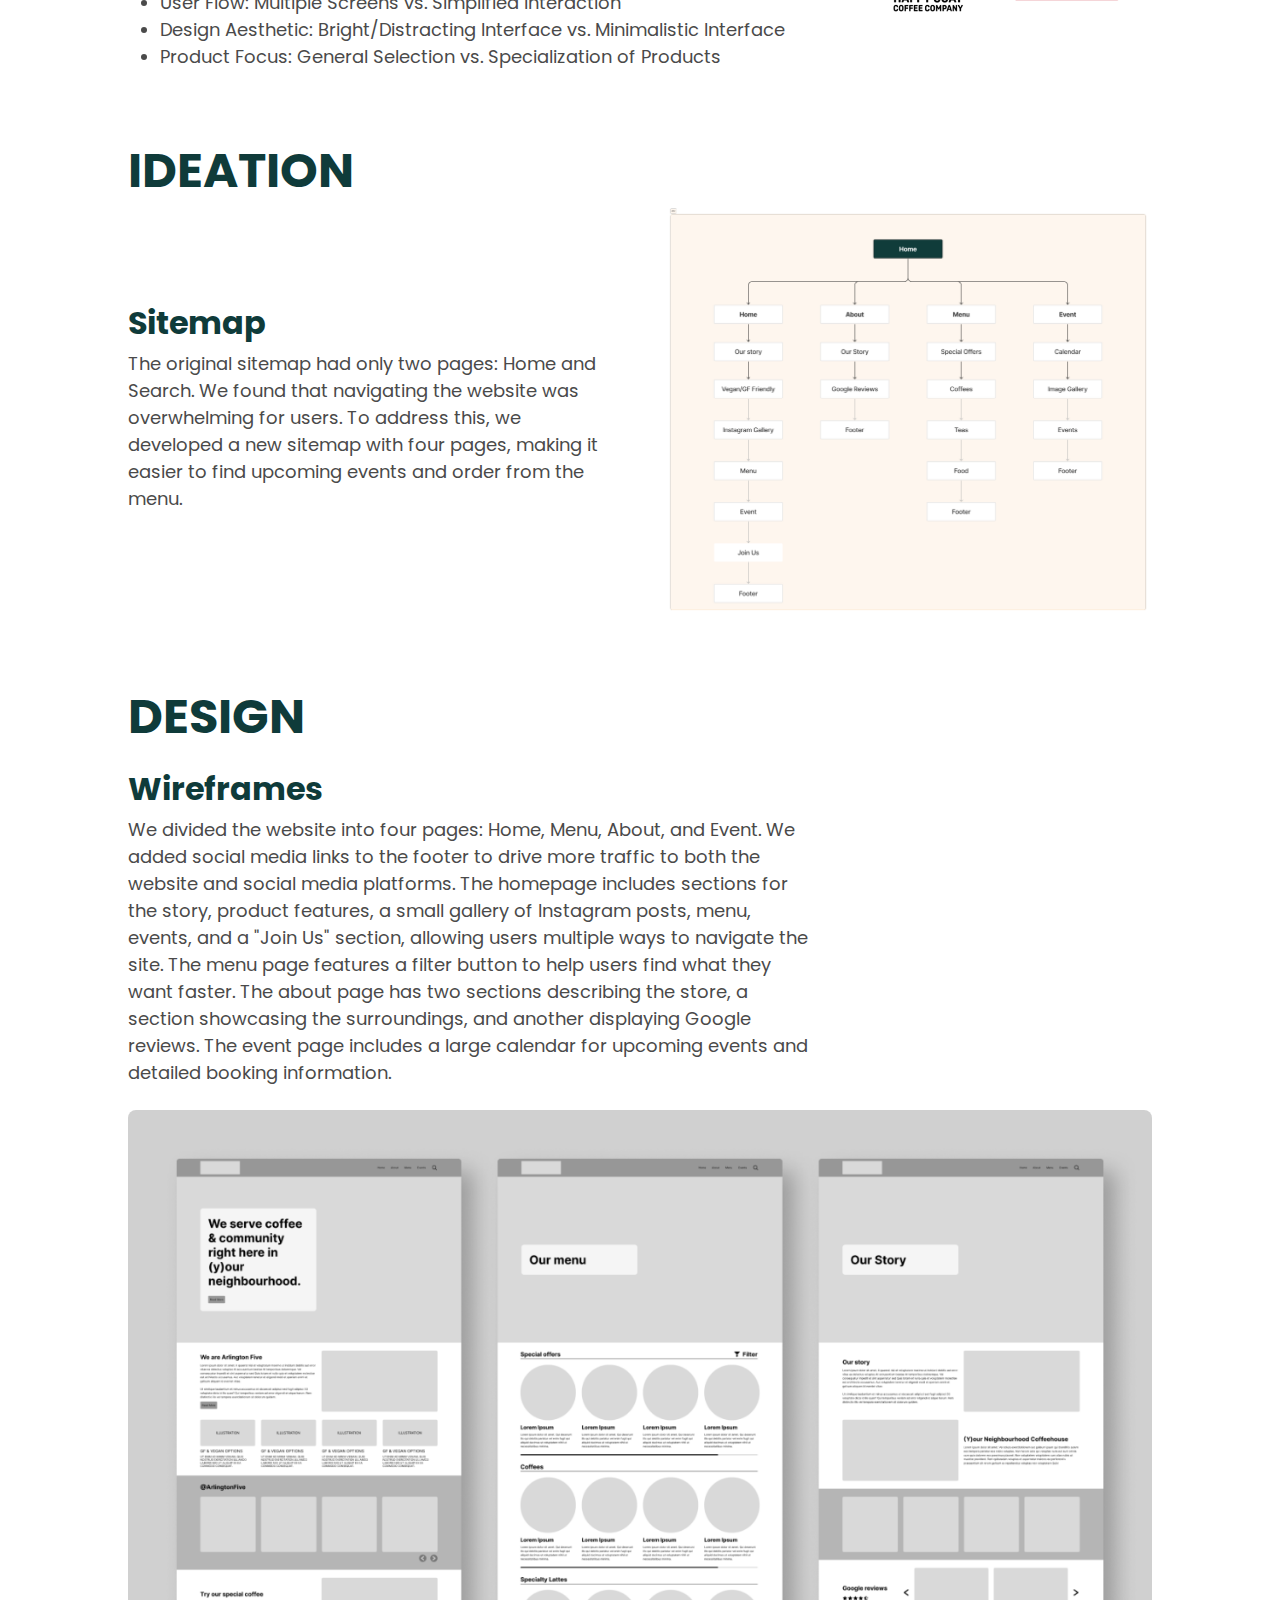
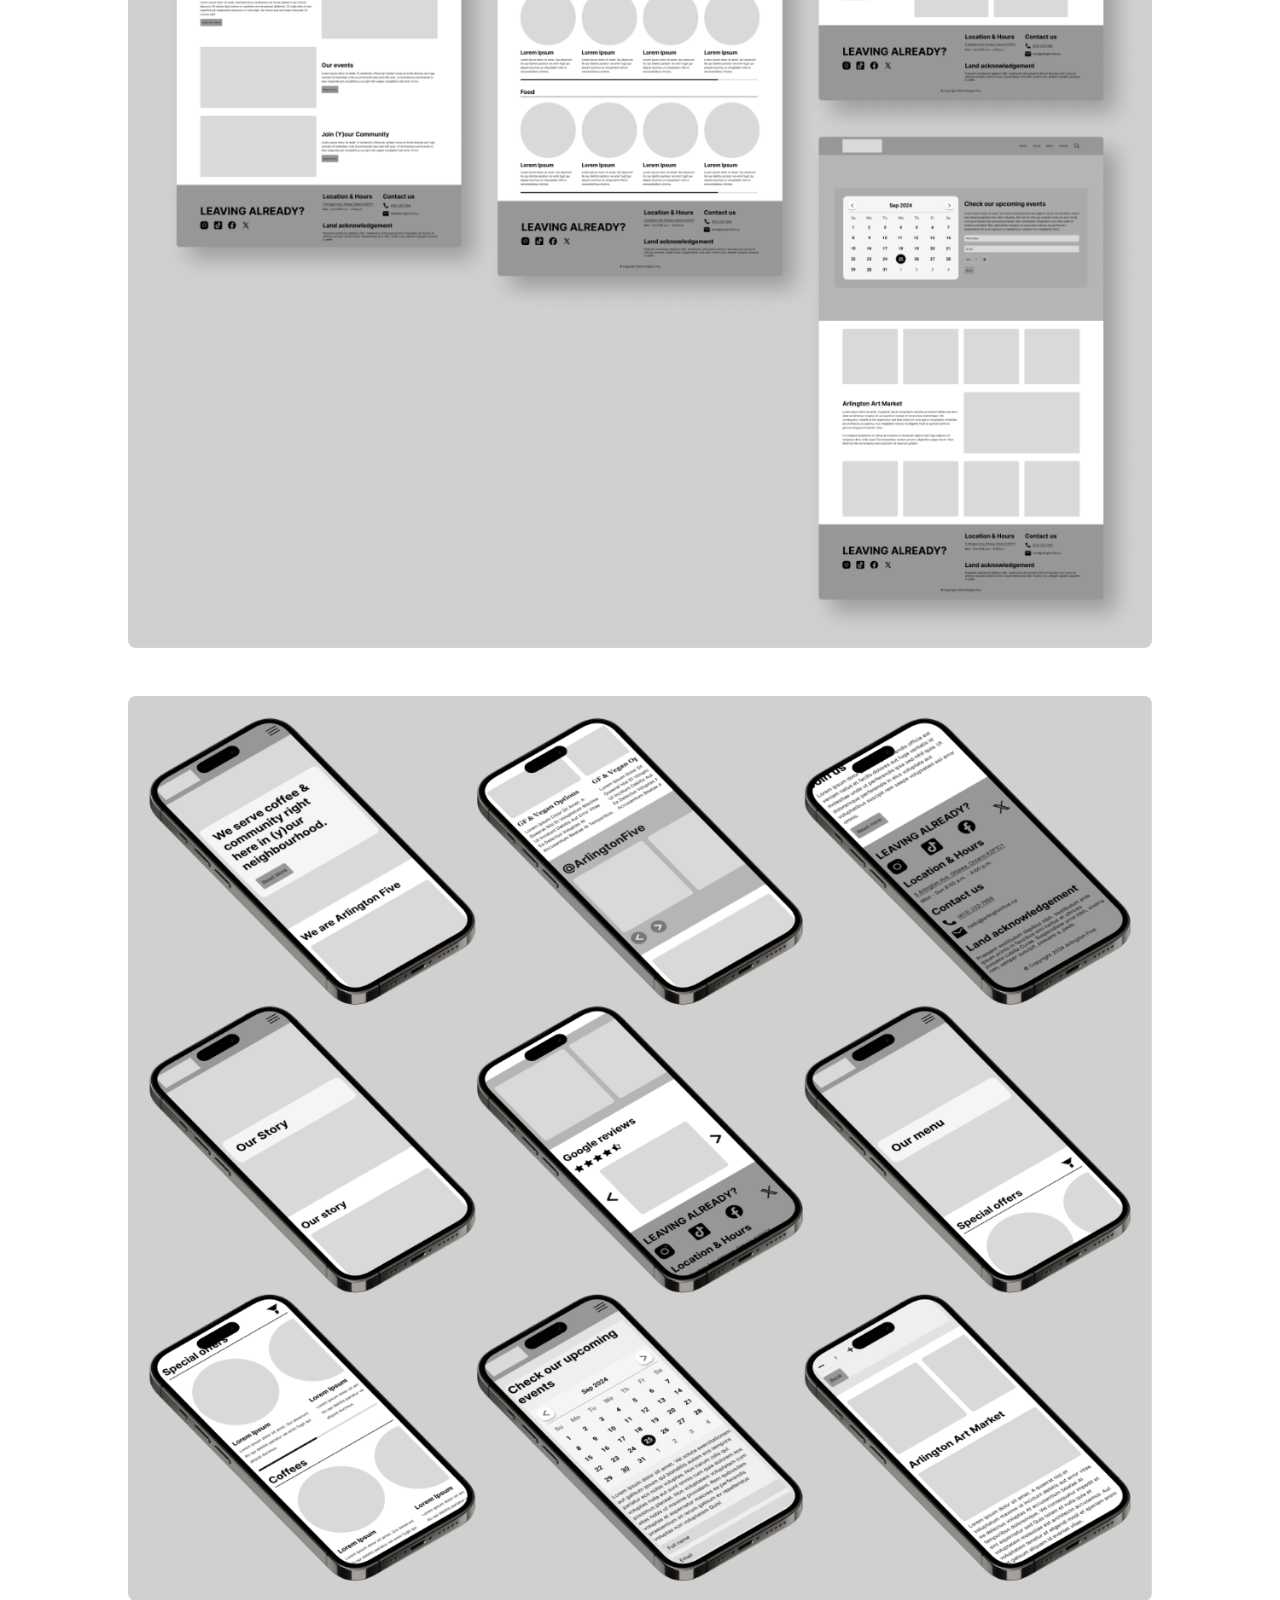
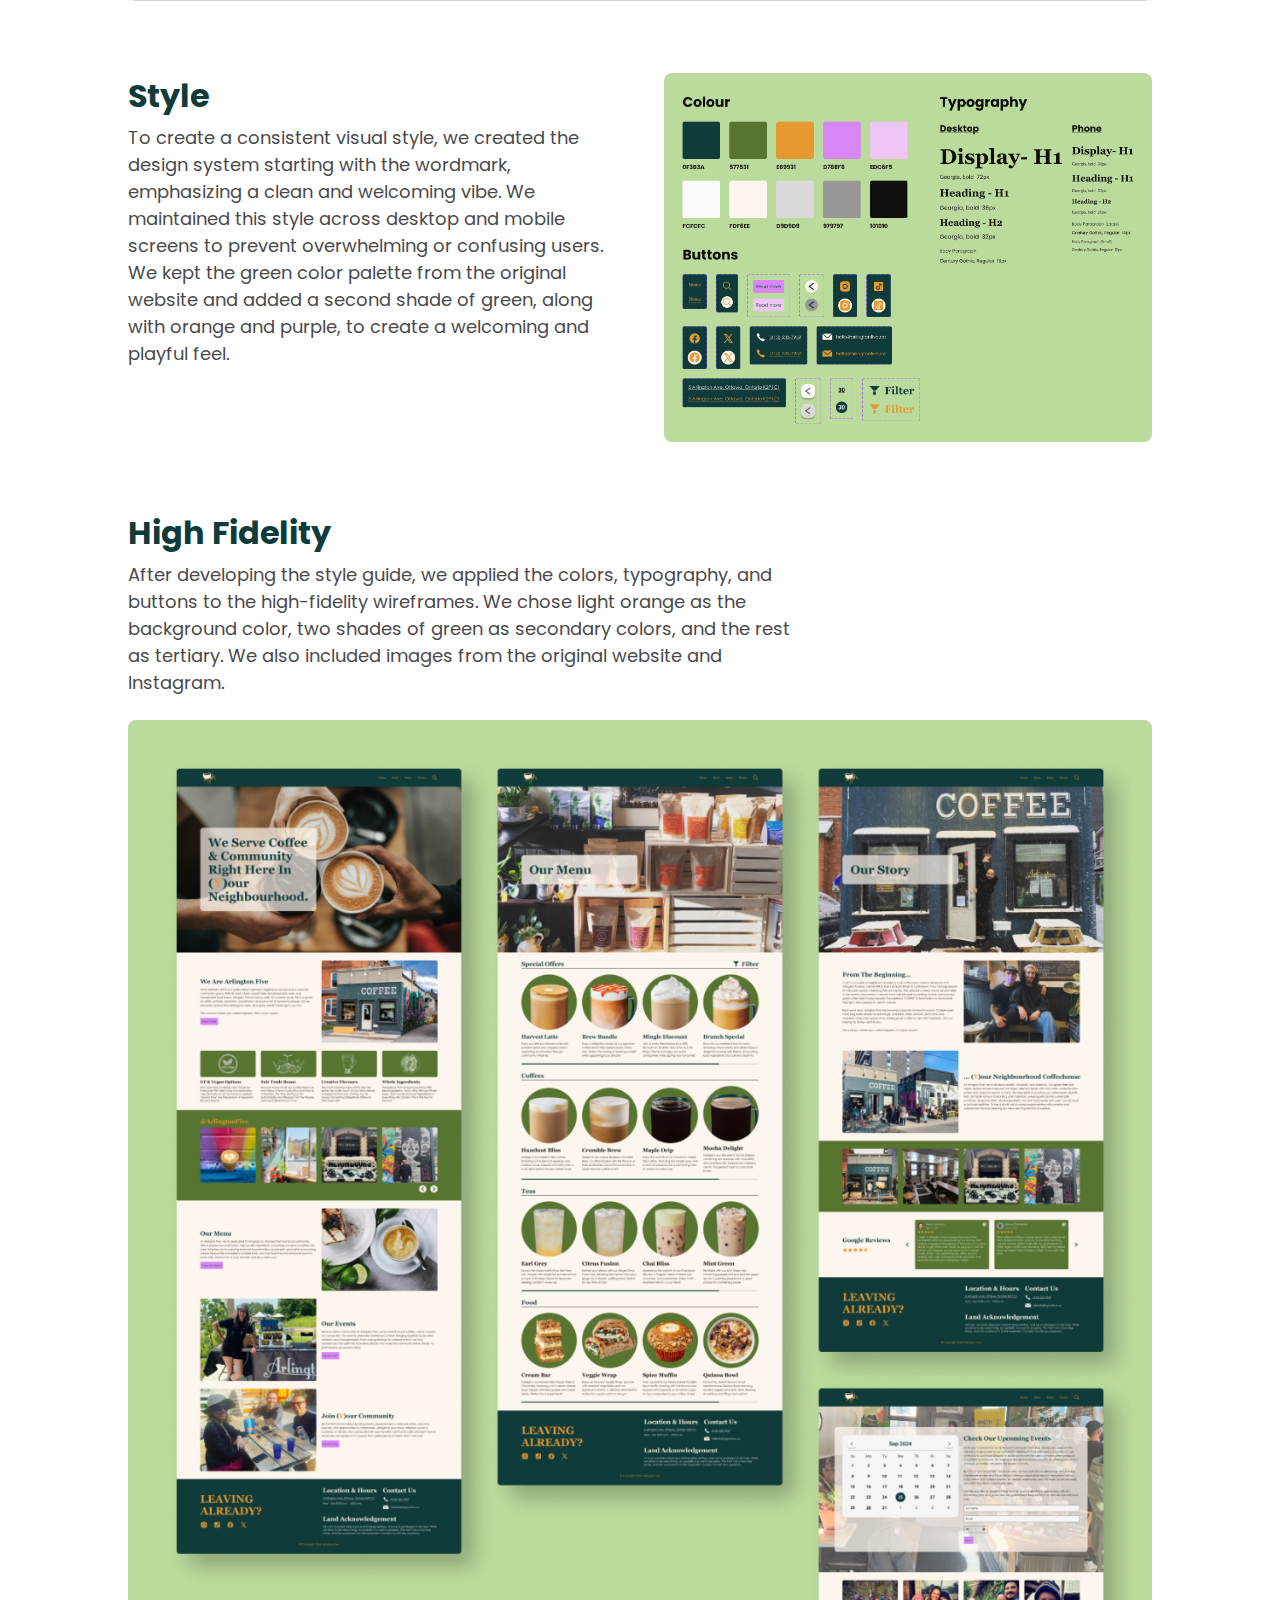
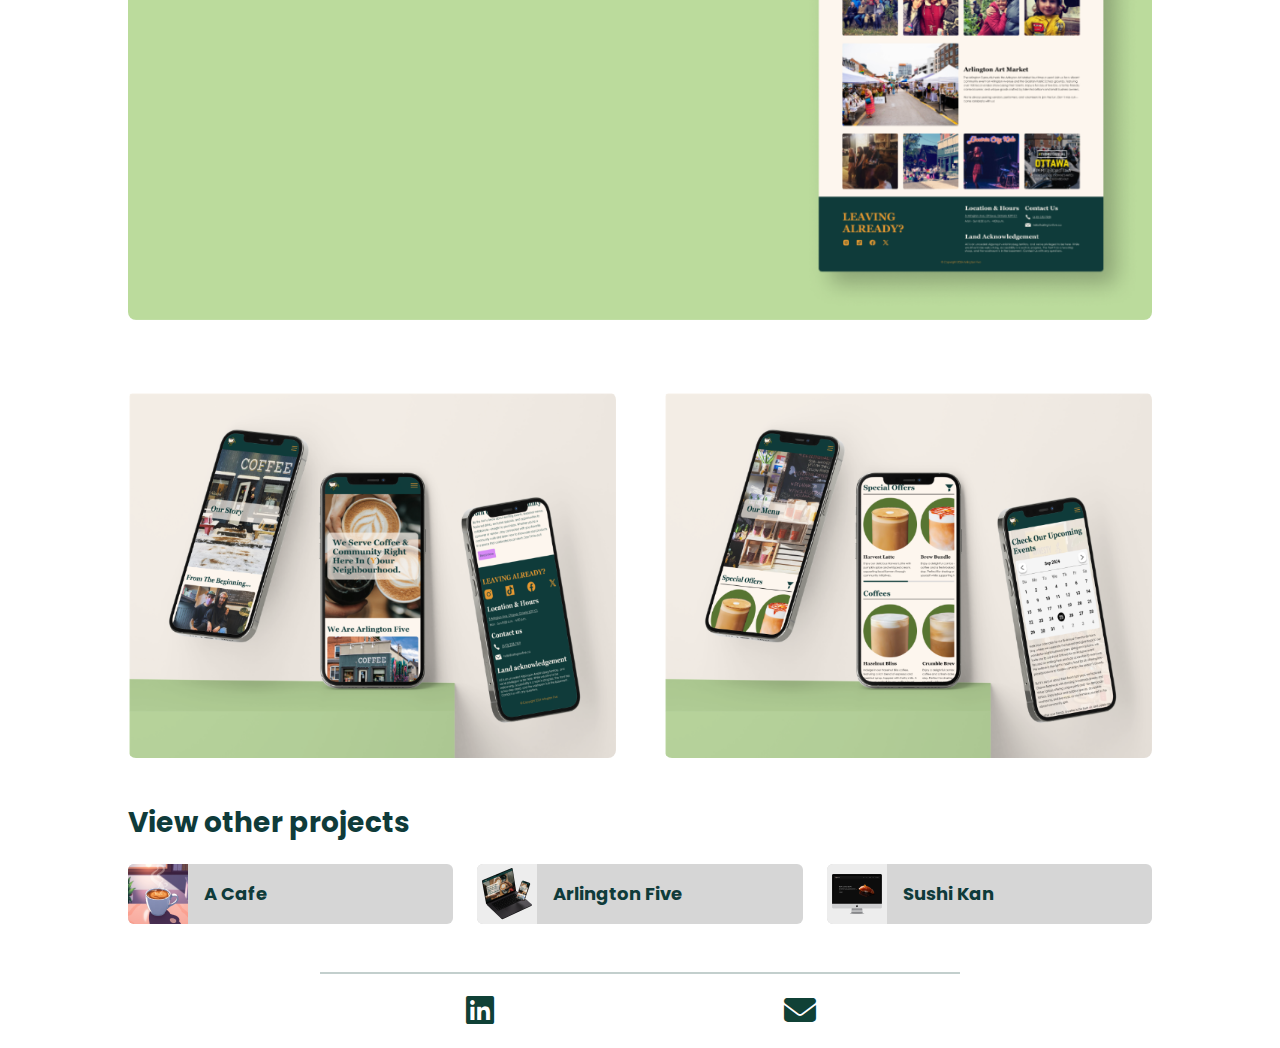
==== commit 02a7e1e7: "second one" ====
--- a/a5.html
+++ b/a5.html
@@ -9,7 +9,7 @@
     <link href="https://cdn.jsdelivr.net/npm/bootstrap@5.3.3/dist/css/bootstrap.min.css" rel="stylesheet"
         integrity="sha384-QWTKZyjpPEjISv5WaRU9OFeRpok6YctnYmDr5pNlyT2bRjXh0JMhjY6hW+ALEwIH" crossorigin="anonymous">
     <!-- Main Css -->
-    <link rel="stylesheet" href="css/main.css">
+    <!-- <link rel="stylesheet" href="css/main.css"> -->
     <!-- CDN -->
     <link rel="stylesheet" href="https://cdn.jsdelivr.net/npm/bootstrap-icons@1.11.3/font/bootstrap-icons.min.css">
     <!-- Font Awesome -->
@@ -22,6 +22,10 @@
         rel="stylesheet">
     <!-- AOS -->
     <link rel="stylesheet" href="https://unpkg.com/aos@next/dist/aos.css" />
+    <!-- favicon -->
+    <link rel="shortcut icon" href="images/icon.png" type="image/x-icon">
+    <!-- a5 css -->
+    <link rel="stylesheet" href="css/a5.css">
 </head>
 
 <body>
@@ -36,11 +40,11 @@
             <div class="container-xxl">
                 <a class="navbar-brand col-sm-7" href="index.html">
                     <picture>
-                        <source srcset="images/logo-6-100_x_100.png" media="(min-width: 750px)" />
-
-                        <source srcset="images/logo-6-80_x_80.png" media="(min-width: 500px)" />
-
-                        <img class="" src="images/logo-6-80_x_80.png" alt="che-cheng lee logo">
+                        <source srcset="images/icon-60x60.png" media="(min-width: 750px)" />
+
+                        <source srcset="images/icon-60x60.png" media="(min-width: 500px)" />
+
+                        <img class="" src="images/icon-60x60.png" alt="che-cheng lee logo">
                     </picture>
                 </a>
                 <button class="navbar-toggler" type="button" data-bs-toggle="collapse"
@@ -51,16 +55,16 @@
                 <div class="collapse navbar-collapse" id="navbarSupportedContent">
                     <ul class="navbar-nav me-auto mb-2 mb-lg-0 w-100 d-flex justify-content-between">
                         <li class="nav-item">
-                            <a class="nav-link rounded-4 px-3 fw-bold" aria-current="page" href="index.html">Home</a>
+                            <a class="nav-link unactive fw-bold" aria-current="page" href="index.html">Home</a>
                         </li>
                         <li class="nav-item">
-                            <a class="nav-link rounded-4 px-3 fw-bold" href="about.html">About</a>
+                            <a class="nav-link unactive fw-bold" href="about.html">About</a>
                         </li>
                         <li class="nav-item">
-                            <a class="nav-link rounded-4 px-3 fw-bold" href="contact.html">Contact</a>
+                            <a class="nav-link unactive fw-bold" href="contact.html">Contact</a>
                         </li>
                         <li class="nav-item">
-                            <a class="nav-link rounded-4 px-3 fw-bold" target="_blank"
+                            <a class="nav-link unactive fw-bold" target="_blank"
                                 href="lee_che-cheng_resume-portfolio.pdf">Resume</a>
                         </li>
                     </ul>
@@ -78,7 +82,7 @@
 
             <section class="row g-5 d-flex align-items-center mt-0">
                 <div class="col-12 col-sm-6">
-                    <h1 class="fw-bold  display-2" role="heading">Arlington Five</h1>
+                    <h1 class="fw-bold  display-3" role="heading">Arlington Five</h1>
                     <h2 class="fw-normal fs-3 mt-4">A local cafe offering a warm space.</h2>
                 </div>
                 <div class="col-12 col-sm-6 mx-auto">
@@ -91,21 +95,34 @@
                     </picture>
                 </div>
             </section>
+
 
             <section class="row g-5 mt-0">
                 <div class="col-12 col-lg-6">
-                    <h2 class="fw-semibold fs-4 lh-base mb-0" role="heading">Arlington Five blends warmth with
-                        simplicity, offering a cozy atmosphere perfect for enjoying great coffee and unwinding in
-                        comfort. </h2>
+                    <h2 class="fw-bold fs-2 mb-2" role="heading">Project Vision</h2>
+                    <p class="fw-normal fs-6 mb-0">Arlington Five blends warmth with simplicity, offering a cozy space
+                        to enjoy great coffee and unwind. In this project, we redesigned four key website
+                        pages with a new sitemap, making navigation easier and more user-friendly. This update ensures
+                        the website reflects Arlington Five’s welcoming atmosphere and delicious coffee.
+                    </p>
+
                 </div>
                 <div class="col-12 col-lg-6">
-                    <h3 class="fw-normal fs-5 lh-base mb-0">This reflects the heart of Arlington Five, focusing on its
-                        dedication to providing exceptional coffee, a welcoming community, and a comfortable space where
-                        every moment is warm and enjoyable.</h3>
+                    <h2 class="fw-bold fs-2" role="heading">Problem</h2>
+                    <ul class="mb-0">
+                        <li class="fw-normal fs-6">Some color contrasts are too low.</li>
+                        <li class="fw-normal fs-6">The website misses menu and events sections.</li>
+                        <li class="fw-normal fs-6">The website should include more pages instead of a single page
+                            website.</li>
+                        <li class="fw-normal fs-6">The footer is lack of design.</li>
+                        <li class="fw-normal fs-6">The social media buttons could be larger.</li>
+                        <li class="fw-normal fs-6"><a class="fw-normal fs-6" target="_blank"
+                                href="arlingtonfive.pdf">View Original Website</a></li>
+                    </ul>
                 </div>
 
                 <!-- Problem/solution -->
-                <div class="col-12">
+                <!-- <div class="col-12">
                     <h1 class="fw-bold fs-1" role="heading">Redesign Arlington Five Website</h1>
                 </div>
                 <div class="col-12 col-lg-6 mt-3">
@@ -130,50 +147,77 @@
                         <li class="fw-normal fs-5">Ensure the social media buttons are easy to click and visible.</li>
 
                     </ul>
-                </div>
+                </div> -->
 
                 <!-- my role tools... -->
                 <div class="col-6 col-lg-3">
-                    <h1 class="fw-bold fs-3" role="heading">My role</h1>
-                    <ul class="mb-0">
-                        <li class="fw-normal fs-5"> Lead UI/UX Designer</li>
+                    <h2 class="fw-bold fs-2" role="heading">My role</h2>
+                    <ul class="mb-0">
+                        <li class="fw-normal fs-6">UI/UX Designer</li>
                     </ul>
                 </div>
                 <div class="col-6 col-lg-3">
-                    <h1 class="fw-bold fs-3" role="heading">Tools</h1>
-                    <ul class="mb-0">
-                        <li class="fw-normal fs-5">Figma</li>
-                        <li class="fw-normal fs-5">FigJam</li>
-                        <li class="fw-normal fs-5">Adobe Illustrator</li>
-                        <li class="fw-normal fs-5">Adobe Photoshop</li>
+                    <h2 class="fw-bold fs-2" role="heading">Tools</h2>
+                    <ul class="mb-0">
+                        <li class="fw-normal fs-6">Figma</li>
+                        <li class="fw-normal fs-6">FigJam</li>
+                        <li class="fw-normal fs-6">Adobe Illustrator</li>
+                        <li class="fw-normal fs-6">Adobe Photoshop</li>
                     </ul>
                 </div>
                 <div class="col-6 col-lg-3">
-                    <h1 class="fw-bold fs-3" role="heading">Duration</h1>
-                    <ul class="mb-0">
-                        <li class="fw-normal fs-5"> Sep 2024 - Oct 2024</li>
+                    <h2 class="fw-bold fs-2" role="heading">Duration</h2>
+                    <ul class="mb-0">
+                        <li class="fw-normal fs-6"> Sep 2024 - Oct 2024</li>
                     </ul>
                 </div>
                 <div class="col-6 col-lg-3">
-                    <h1 class="fw-bold fs-3" role="heading">Duty</h1>
-                    <ul class="mb-0">
-                        <li class="fw-normal fs-5">Wireframing</li>
-                        <li class="fw-normal fs-5">Prototyping</li>
-                        <li class="fw-normal fs-5">Visual design</li>
+                    <h2 class="fw-bold fs-2" role="heading">Duty</h2>
+                    <ul class="mb-0">
+                        <li class="fw-normal fs-6">Wireframing</li>
+                        <li class="fw-normal fs-6">Prototyping</li>
+                        <li class="fw-normal fs-6">Visual design</li>
                     </ul>
                 </div>
 
                 <div class="col-12">
-                    <h1 class="fw-bold fs-1">Competitive analysis</h1>
-                </div>
-                <div class="col-12 col-lg-6 mt-3">
+                    <h1 class="fw-bold display-5 text-uppercase mb-0">Competitive analysis</h1>
+                </div>
+                <div class="col-12 col-sm-8 mt-3">
+                    <p class="fw-normal fs-6 ">We analyzed several competing companies, and while none compete
+                        directly with Arlington Five, they still impact its revenue and visibility. Arlington Five has
+                        the opportunity to stand out by refining its website experience and incorporating features that
+                        enhance usability without overwhelming users.</p>
+                    <p class="fw-normal fs-6" role="heading">The majority of features across competitors were similar,
+                        but key differences included:</p>
+                    <ul class="mb-0">
+                        <li class="fw-normal fs-6">Accessibility: Easily Accessible vs. Hardly Accessible</li>
+                        <li class="fw-normal fs-6">User Flow: Multiple Screens vs. Simplified Interaction</li>
+                        <li class="fw-normal fs-6">Design Aesthetic: Bright/Distracting Interface vs. Minimalistic
+                            Interface</li>
+                        <li class="fw-normal fs-6">Product Focus: General Selection vs. Specialization of Products</li>
+                    </ul>
+                </div>
+                <div class="col-12 col-sm-4  mt-3">
+                    <h1 class="fw-bold display-4 text-uppercase mb-2"></h1>
+                    <picture>
+                        <source srcset="images/a5-compet-logos.png" media="(min-width: 750px)" />
+
+                        <source srcset="images/a5-compet-logos.png" media="(min-width: 450px)" />
+
+                        <img class="img-fluid" src="images/a5-compet-logos.png" alt="Arlington Five competitors">
+                    </picture>
+                </div>
+                <!-- <div class="col-12 col-lg-6 mt-3">
                     <h2 class="fw-bold fs-2">Happy Goat Coffee</h2>
                     <ul class="mb-0">
                         <li class="fw-normal fs-5">Competitor type: Direct</li>
                         <li class="fw-normal fs-5">Location: Ottawa, ON</li>
-                        <li class="fw-normal fs-5">Strengths: Strong brand identity, Fully responsive, Clear color scheme
-                        </li>
-                        <li class="fw-normal fs-5">Weaknesses: Buttons don't have hover effects, The navigation is poor and distractive on mobile screen</li>
+                        <li class="fw-normal fs-5">Strengths: Strong brand identity, Fully responsive, Clear color
+                            scheme
+                        </li>
+                        <li class="fw-normal fs-5">Weaknesses: Buttons don't have hover effects, The navigation is poor
+                            and distractive on mobile screen</li>
                         <li class="fw-normal fs-5">Unique Feature: Black Friday count-down section, Create account</li>
                     </ul>
                 </div>
@@ -209,38 +253,56 @@
                         <li class="fw-normal fs-5">Weaknesses: The language selections are overwhelming</li>
                         <li class="fw-normal fs-5">Unique Feature: Nutritional Information, Create account</li>
                     </ul>
-                </div>
+                </div> -->
 
                 <!-- Design -->
                 <div class="col-12">
-                    <h1 class="fw-bold fs-1" role="heading">Ideation</h1>
+                    <h1 class="fw-bold display-5 text-uppercase mb-0">Ideation</h1>
+                    <!-- <h2 class="fw-bold fs-2 mt-3" role="heading">Sitemap</h2> -->
+                </div>
+                <div class="col-12 col-lg-6 my-auto">
+
                     <h2 class="fw-bold fs-2 mt-3" role="heading">Sitemap</h2>
-                </div>
-                 <!-- site map -->
-                 <div class="col-lg-6 rounded-3 mt-2">
+                    <p class="fw-normal fs-6 ">The original sitemap had only two pages: Home and Search. We found that
+                        navigating the website was overwhelming for users. To address this, we developed a new sitemap
+                        with four pages, making it easier to find upcoming events and order from the menu.</p>
+                </div>
+                <!-- site map -->
+                <!-- <div class="col-lg-6 rounded-3 mt-2">
                     <h3 class="fw-bold fs-3 text-start mb-3" role="heading">Original</h3>
                     <picture>
                         <source srcset="images/original-1000_x_838.png" media="(min-width: 750px)" />
 
                         <source srcset="images/original-800_x_670.png" media="(min-width: 450px)" />
 
-                        <img class="img-fluid rounded-3" src="images/original-800_x_670.png" alt="arlingtonfive original site  map">
-                    </picture>
-                </div>
+                        <img class="img-fluid rounded-3" src="images/original-800_x_670.png"
+                            alt="arlingtonfive original site  map">
+                    </picture>
+                </div> -->
                 <div class="col-lg-6 rounded-3 mt-2">
-                    <h3 class="fw-bold fs-3 text-start mb-3" role="heading">After</h3>
+                    <!-- <h3 class="fw-bold fs-3 text-start mb-3" role="heading">After</h3> -->
                     <picture>
                         <source srcset="images/after-1000_x_837.png" media="(min-width: 750px)" />
 
                         <source srcset="images/after-800_x_669.png" media="(min-width: 450px)" />
 
-                        <img class="img-fluid rounded-3" src="images/after-800_x_669.png" alt="arlingtonfive after site  map">
+                        <img class="img-fluid rounded-3" src="images/after-800_x_669.png"
+                            alt="arlingtonfive after site  map">
                     </picture>
                 </div>
                 <div class="col-12">
-                    <h1 class="fw-bold fs-1" role="heading">Design</h1>
+                    <h1 class="fw-bold display-5 text-uppercase mb-0">Design</h1>
                     <div class="col-12 mt-4">
                         <h2 class="fw-bold fs-2 text-start" role="heading">Wireframes</h2>
+                        <p class="fw-normal fs-6 col-lg-8 mb-0">We divided the website into four pages: Home, Menu,
+                            About,
+                            and Event. We added social media links to the footer to drive more traffic to both the
+                            website and social media platforms. The homepage includes sections for the story, product
+                            features, a small gallery of Instagram posts, menu, events, and a "Join Us" section,
+                            allowing users multiple ways to navigate the site. The menu page features a filter button to
+                            help users find what they want faster. The about page has two sections describing the store,
+                            a section showcasing the surroundings, and another displaying Google reviews. The event page
+                            includes a large calendar for upcoming events and detailed booking information.</p>
                         <!-- lo wireframe-->
                         <div class="col-12 mx-auto mt-4">
                             <picture>
@@ -266,23 +328,32 @@
                     </div>
                 </div>
                 <!-- style-->
-                <div class="col-12">
+                <div class="col-12 col-lg-6 my-lg-auto ">
                     <h2 class="fw-bold fs-2 text-start" role="heading">Style</h2>
-                    <div class="col-12 mx-auto mt-4">
-                        <picture>
-                            <source srcset="images/a5-style.png" media="(min-width: 750px)" />
-
-                            <source srcset="images/a5-style-sm.png" media="(min-width: 450px)" />
-
-                            <img class="img-fluid rounded-3" src="images/a5-style-sm.png"
-                                alt="Arlington Five style guide">
-                        </picture>
-                    </div>
+                    <p class="fw-normal fs-6 mb-0">To create a consistent visual style, we created the design system
+                        starting with the wordmark, emphasizing a clean and welcoming vibe. We maintained this style
+                        across desktop and mobile screens to prevent overwhelming or confusing users. We kept the green
+                        color palette from the original website and added a second shade of green, along with orange and
+                        purple, to create a welcoming and playful feel.</p>
+                </div>
+                <div class="col-12 mx-auto col-lg-6">
+                    <picture>
+                        <source srcset="images/a5-style.png" media="(min-width: 750px)" />
+
+                        <source srcset="images/a5-style-sm.png" media="(min-width: 450px)" />
+
+                        <img class="img-fluid rounded-3" src="images/a5-style-sm.png" alt="Arlington Five style guide">
+                    </picture>
                 </div>
 
                 <!-- hi wireframe-->
-                <div class="col-12">
+                <div class="col-12 col-lg-8">
                     <h2 class="fw-bold fs-2 text-start" role="heading">High Fidelity</h2>
+                    <p class="fw-normal fs-6 mb-0">After developing the style guide, we applied the colors, typography,
+                        and
+                        buttons to the high-fidelity wireframes. We chose light orange as the background color, two
+                        shades of green as secondary colors, and the rest as tertiary. We also included images from the
+                        original website and Instagram. </p>
                 </div>
                 <div class="col-12 mt-4">
                     <picture>
@@ -316,119 +387,80 @@
                             alt="Arlington Five phone high fidelity wireframe">
                     </picture>
                 </div>
-
-                <!-- Test -->
-                <!-- <div class="col-12 mt-5">
-                    <h1 class="fw-bold fs-3 my-auto" role="heading">View other projects</h1>
-                </div>
-
-                <div class="col-12 col-md-4">
-                    <a href="coffee.html" class="btn btn-secondary p-0 border-0 fw-medium view-other" role="button">
-                        <img class="rounded-start" src="images/cafe-home-icon.png" alt="a cafe in California icon">
-                        <h2 class="fw-bold fs-6 my-auto ms-3 me-auto" role="heading">A Cafe</h2>
-                    </a>
-                </div>
-                <div class="col-12 col-md-4">
-                    <a href="tututuspace.html" class="btn btn-secondary p-0 border-0 fw-medium view-other"
-                        role="button">
-                        <img class="rounded-start" src="images/tututu-home-icon.png" alt="tututu space icon">
-                        <h2 class="fw-bold fs-6 my-auto ms-3 me-auto" role="heading">Tututu Space</h2>
-                    </a>
-                </div>
-                <div class="col-12 col-md-4">
-                    <a href="sushikan.html" class="btn btn-secondary p-0 border-0 fw-medium view-other" role="button">
-                        <img class="rounded-start" src="images/sushi-home-icon.png" alt="sushi kan icon">
-                        <h2 class="fw-bold fs-6 my-auto ms-3 me-auto" role="heading">Sushi Kan</h2>
-                    </a>
-                </div>
-                <div class="col-12 col-md-4">
-                    <a href="https://jasonlee.rf.gd/" class="btn btn-secondary p-0 border-0 fw-medium view-other"
-                        role="button">
-                        <img class="rounded-start" src="images/pop-icon.png" alt="pop therapy icon">
-                        <h2 class="fw-bold fs-6 my-auto ms-3 me-auto" role="heading">Pop Therapy</h2>
-                    </a>
-                </div>
-                <div class="col-12 col-md-4">
-                    <a href="https://lee00869.github.io/mtm6201-midterm/"
-                        class="btn btn-secondary p-0 border-0 fw-medium view-other" role="button">
-                        <img class="rounded-start" src="images/fashion-icon.png" alt="fashion icon">
-                        <h2 class="fw-bold fs-6 my-auto ms-3 me-auto" role="heading">Fashion</h2>
-                    </a>
-                </div>
-                <div class="col-12 col-md-4">
-                    <a href="illustrator.html" class="btn btn-secondary p-0 border-0 fw-medium view-other"
-                        role="button">
-                        <img class="rounded-start" src="images/dog-home-icon.png" alt="illustration icon">
-                        <h2 class="fw-bold fs-6 my-auto ms-3 me-auto" role="heading">Illlustration</h2>
-                    </a>
-                </div> -->
             </section>
-            <!-- Other project -->
-            <section class="row g-4 mt-0">
-                <div class="col-12 mt-5">
-                    <h1 class="fw-bold fs-3 my-auto" role="heading">View other projects</h1>
-                </div>
-
-                <div class="col-12 col-md-4 project-hover">
-                    <a href="coffee.html" class="btn btn-secondary p-0 border-0 fw-medium view-other" role="button">
-                        <img class="rounded-start" src="images/cafe-home-icon.png" alt="a cafe in California icon">
-                        <h2 class="fw-bold fs-6 my-auto ms-3 me-auto" role="heading">A Cafe</h2>
-                    </a>
-                </div>
-                <!-- <div class="col-12 col-md-4 project-hover">
-                    <a href="a5.html.html" class="btn btn-secondary p-0 border-0 fw-medium view-other" role="button">
-                        <img class="rounded-start" src="images/a5-home-icon.png" alt="a cafe in California icon">
-                        <h2 class="fw-bold fs-6 my-auto ms-3 me-auto" role="heading">Arlington Five</h2>
-                    </a>
-                </div> -->
-                <div class="col-12 col-md-4 project-hover">
-                    <a href="tututuspace.html" class="btn btn-secondary p-0 border-0 fw-medium view-other"
-                        role="button">
-                        <img class="rounded-start" src="images/tututu-home-icon.png" alt="tututu space icon">
-                        <h2 class="fw-bold fs-6 my-auto ms-3 me-auto" role="heading">Tututu Space</h2>
-                    </a>
-                </div>
-                <div class="col-12 col-md-4 project-hover">
-                    <a href="sushikan.html" class="btn btn-secondary p-0 border-0 fw-medium view-other" role="button">
-                        <img class="rounded-start" src="images/sushi-home-icon.png" alt="sushi kan icon">
-                        <h2 class="fw-bold fs-6 my-auto ms-3 me-auto" role="heading">Sushi Kan</h2>
-                    </a>
-                </div>
-                <div class="col-12 col-md-4 project-hover">
-                    <a href="https://jasonlee.rf.gd/" target="_blank"
-                        class="btn btn-secondary p-0 border-0 fw-medium view-other" role="button">
-                        <img class="rounded-start" src="images/pop-icon.png" alt="pop therapy icon">
-                        <h2 class="fw-bold fs-6 my-auto ms-3 me-auto" role="heading">Pop Therapy</h2>
-                    </a>
-                </div>
-                <!-- <div class="col-12 col-md-4 project-hover">
-                    <a href="https://lee00869.github.io/mtm6201-midterm/" target="_blank"
-                        class="btn btn-secondary p-0 border-0 fw-medium view-other" role="button">
-                        <img class="rounded-start" src="images/fashion-icon.png" alt="fashion icon">
-                        <h2 class="fw-bold fs-6 my-auto ms-3 me-auto" role="heading">Fashion</h2>
-                    </a>
-                </div> -->
-                <div class="col-12 col-md-4 project-hover">
-                    <a href="illustrator.html" class="btn btn-secondary p-0 border-0 fw-medium view-other"
-                        role="button">
-                        <img class="rounded-start" src="images/dog-home-icon.png" alt="illustration icon">
-                        <h2 class="fw-bold fs-6 my-auto ms-3 me-auto" role="heading">Illlustration</h2>
-                    </a>
-                </div>
-            </section>
+                <!-- Other project -->
+                <section class="row g-4 mt-0">
+                    <div class="col-12 mt-5">
+                        <h2 class="fw-bold fs-3 my-auto" role="heading">View other projects</h2>
+                    </div>
+
+                    <div class="col-12 col-md-4 project-hover">
+                        <a href="coffee.html" class="btn btn-secondary p-0 border-0 fw-medium view-other" role="button">
+                            <img class="rounded-start" src="images/cafe-home-icon.png" alt="a cafe in California icon">
+                            <h2 class="fw-bold fs-6 my-auto ms-3 me-auto" role="heading">A Cafe</h2>
+                        </a>
+                    </div>
+                    <div class="col-12 col-md-4 project-hover">
+                        <a href="a5.html.html" class="btn btn-secondary p-0 border-0 fw-medium view-other"
+                            role="button">
+                            <img class="rounded-start" src="images/a5-home-icon.png" alt="a cafe in California icon">
+                            <h2 class="fw-bold fs-6 my-auto ms-3 me-auto" role="heading">Arlington Five</h2>
+                        </a>
+                    </div>
+                    <!-- <div class="col-12 col-md-4 project-hover">
+                <a href="tututuspace.html" class="btn btn-secondary p-0 border-0 fw-medium view-other"
+                    role="button">
+                    <img class="rounded-start" src="images/tututu-home-icon.png" alt="tututu space icon">
+                    <h2 class="fw-bold fs-6 my-auto ms-3 me-auto" role="heading">Tututu Space</h2>
+                </a>
+            </div> -->
+                    <div class="col-12 col-md-4 project-hover">
+                        <a href="sushikan.html" class="btn btn-secondary p-0 border-0 fw-medium view-other"
+                            role="button">
+                            <img class="rounded-start" src="images/sushi-home-icon.png" alt="sushi kan icon">
+                            <h2 class="fw-bold fs-6 my-auto ms-3 me-auto" role="heading">Sushi Kan</h2>
+                        </a>
+                    </div>
+                    <!-- <div class="col-12 col-md-4 project-hover">
+                <a href="https://jasonlee.rf.gd/" target="_blank"
+                    class="btn btn-secondary p-0 border-0 fw-medium view-other" role="button">
+                    <img class="rounded-start" src="images/pop-icon.png" alt="pop therapy icon">
+                    <h2 class="fw-bold fs-6 my-auto ms-3 me-auto" role="heading">Pop Therapy</h2>
+                </a>
+            </div> -->
+                    <!-- <div class="col-12 col-md-4 project-hover">
+                <a href="https://lee00869.github.io/mtm6201-midterm/" target="_blank"
+                    class="btn btn-secondary p-0 border-0 fw-medium view-other" role="button">
+                    <img class="rounded-start" src="images/fashion-icon.png" alt="fashion icon">
+                    <h2 class="fw-bold fs-6 my-auto ms-3 me-auto" role="heading">Fashion</h2>
+                </a>
+            </div> -->
+                    <!-- <div class="col-12 col-md-4 project-hover">
+                <a href="illustrator.html" class="btn btn-secondary p-0 border-0 fw-medium view-other"
+                    role="button">
+                    <img class="rounded-start" src="images/dog-home-icon.png" alt="illustration icon">
+                    <h2 class="fw-bold fs-6 my-auto ms-3 me-auto" role="heading">Illlustration</h2>
+                </a>
+            </div> -->
+                </section>
+            
+
+
+
+
 
         </div>
 
     </main>
     <div class="row justify-content-center mt-5 hr-line">
-        <hr class="border border-body-color border-1 opacity-100 col-12 col-xl-6 ">
+        <hr class="border border-primary border-1 opacity-80 col-12 col-xl-6 ">
     </div>
     <!-- Footer -->
     <footer class="col-sm-6 offset-sm-3 d-flex justify-content-around my-3" role="contentinfo">
         <a class="btn p-2 col-sm-3" href="https://www.linkedin.com/in/che-cheng-lee-3a7737289/" target="_blank"
-            aria-label="LinkedIn Profile"><i class="fa-brands fa-linkedin fa-2xl " style="color: #2279be;"></i></a>
+            aria-label="LinkedIn Profile"><i class="fa-brands fa-linkedin fa-2xl " style="color: #104136;"></i></a>
         <a class="btn p-2 col-sm-3" href="mailto:jasonlee21229@gmail.com" target="_blank" aria-label="Send Email"><i
-                class="fa-solid fa-envelope fa-2xl " style="color: #2279be;"></i></a>
+                class="fa-solid fa-envelope fa-2xl " style="color: #104136;"></i></a>
     </footer>
     <!-- Javascript -->
     <script src="https://cdn.jsdelivr.net/npm/bootstrap@5.3.3/dist/js/bootstrap.bundle.min.js"
--- a/css/main.css
+++ b/css/main.css
@@ -1,9 +1,9 @@
 :root,
 [data-bs-theme=light] {
-    --bs-primary: #008080;
-    --bs-primary-rgb: 0, 128, 128;
-    --bs-secondary: #2179BE;
-    --bs-secondary-rgb: 33, 121, 190;
+    --bs-primary: #104136;
+    --bs-primary-rgb: 16, 65, 54;
+    --bs-secondary: #1A6B5B;
+    --bs-secondary-rgb: 26, 107, 91;
     --bs-dark: rgb(10, 10, 10);
     --bs-dark-rgb: 10, 10, 10;
     --bs-white: rgb(250, 250, 250);
@@ -52,6 +52,7 @@
 /* Mobile */
 body {
     font-family: "Poppins", sans-serif;
+    /* background-color: #FAEED6; */
 }
 
 h1 {
@@ -68,11 +69,12 @@
 
 p {
     color: var(--bs-body-color);
+    opacity: 80%;
 }
 
 /* Nav */
 .nav-link {
-    color: var(--bs-secondary);
+    color: var(--bs-body-color);
     text-transform: uppercase;
 }
 
@@ -84,17 +86,27 @@
 .navbar-nav .nav-link:focus,
 .navbar-nav .nav-link.active:hover,
 .navbar-nav .nav-link:focus:hover {
-    background-color: var(--bs-primary);
-    color: var(--bs-white);
+    /* background-color: var(--bs-primary);
+    color: var(--bs-white); */
+    color: var(--bs-primary);
+    text-decoration: underline;
+    opacity: 100%;
 }
 
 .navbar-nav .nav-link:hover {
-    background-color: var(--bs-secondary);
-    color: var(--bs-white);
+    /* background-color: var(--bs-secondary); */
+    /* color: var(--bs-white); */
+    color: var(--bs-body-color);
+    text-decoration: underline;
+    opacity: 100%;
+}
+
+.unactive{
+    opacity: 70%;
 }
 
 .navbar-toggler {
-    color: var(--bs-secondary);
+    color: var(--bs-primary);
     border: 0;
 }
 
@@ -210,6 +222,16 @@
     color: var(--bs-body-color);
 }
 
+/* card color */
+.card{
+    /* background-color: #FAEED6; */
+}
+
+/* footer line */
+.border{
+    color: var(--bs-body-color);
+}
+
 
 
 /* iPad */
--- a/css/a5.css
+++ b/css/a5.css
@@ -0,0 +1,334 @@
+:root,
+[data-bs-theme=light] {
+    --bs-primary: #104136;
+    --bs-primary-rgb: 16, 65, 54;
+    --bs-secondary: #1A6B5B;
+    --bs-secondary-rgb: 26, 107, 91;
+    --bs-dark: rgb(10, 10, 10);
+    --bs-dark-rgb: 10, 10, 10;
+    --bs-white: rgb(250, 250, 250);
+    --bs-light-rgb: 74, 74, 74;
+    --bs-body-color: #4A4A4A;
+    --btn-secondary-bg: #d6d6d6;
+    --bs-green: #0F3B3A;
+    --bs-second-green: #577531;
+    --bs-orange: #E69931;
+    --bs-light-orange: #FDF6EE;
+    --bs-dark-green: #104136;
+
+}
+
+/* Skip Link */
+.skip-links {
+    list-style: none;
+}
+
+.skip-links li a {
+    position: absolute;
+    top: -10em;
+}
+
+.skip-links li a:focus {
+    top: 0;
+}
+
+/* Button */
+.btn-primary {
+    --bs-btn-bg: var(--bs-body-color);
+    --bs-btn-border-color: var( --bs-body-color);
+    --bs-btn-hover-bg: var(--bs-dark-green);
+    --bs-btn-hover-border-color: var(--bs-dark-green);
+    --bs-btn-active-bg: var(--bs-dark-green);
+    --bs-btn-active-border-color: var(--bs-dark-green);
+    --bs-btn-disabled-bg: var(--bs-body-color);
+    --bs-btn-disabled-border-color: var(--bs-body-color);
+}
+
+.btn-secondary {
+    --bs-btn-bg: var(--btn-secondary-bg); /* Use variable for background */
+    --bs-btn-border-color: var(--btn-secondary-bg); /* Keep it consistent */
+    --bs-btn-hover-bg: var(--btn-secondary-bg);;
+    --bs-btn-hover-border-color:var(--btn-secondary-bg);;
+    --bs-btn-active-bg: var(--btn-secondary-bg);;
+    --bs-btn-active-border-color: var(--btn-secondary-bg);;
+    --bs-btn-disabled-bg:var(--btn-secondary-bg);;
+    --bs-btn-disabled-border-color:var(--btn-secondary-bg);;
+}
+
+/* Mobile */
+body {
+    font-family: "Poppins", sans-serif;
+    /* background-color: #FAEED6; */
+}
+
+h1 {
+    color: var(--bs-green);
+}
+
+h2 {
+    color: var(--bs-green);
+}
+
+h3 {
+    color: var(--bs-dark);
+}
+
+p {
+    color: var(--bs-body-color);
+}
+
+/* Nav */
+.nav-link {
+    color: var(--bs-body-color);
+    text-transform: uppercase;
+}
+
+.nav-link {
+    transition: color .4s ease-in-out, background-color .4s ease-in-out, border-color .4s ease-in-out;
+}
+
+.navbar-nav .nav-link.active,
+.navbar-nav .nav-link:focus,
+.navbar-nav .nav-link.active:hover,
+.navbar-nav .nav-link:focus:hover {
+    /* background-color: var(--bs-primary);
+    color: var(--bs-white); */
+    color: var(--bs-primary);
+    text-decoration: underline;
+    opacity: 100%;
+}
+
+.navbar-nav .nav-link:hover {
+    /* background-color: var(--bs-secondary); */
+    /* color: var(--bs-white); */
+    color: var(--bs-body-color);
+    text-decoration: underline;
+    opacity: 100%;
+}
+
+.unactive{
+    opacity: 70%;
+}
+
+.navbar-toggler {
+    color: var(--bs-dark-green);
+    border: 0;
+}
+
+.btn {
+    transition: color .3s ease-in-out, background-color .3s ease-in-out, border-color .3s ease-in-out, box-shadow .3s ease-in-out;
+}
+
+.container-xxl {
+    --bs-gutter-x: 3rem;
+}
+
+span {
+    height: 1px;
+    width: 100%;
+    color: var(--bs-body-color);
+}
+
+hr {
+    margin: 0;
+}
+
+.hr-line {
+    margin-right: calc(0* var(--bs-gutter-x));
+    margin-left: calc(0* var(--bs-gutter-x));
+}
+
+/* Form */
+.g-5 {
+    --bs-gutter-y: 1.5rem;
+}
+
+.g-5 {
+    --bs-gutter-x: 1.5rem;
+}
+
+/* Others */
+
+.carousel-control-prev-icon, .carousel-control-next-icon{
+    background-color: #4A4A4A;
+    opacity: 0.7;
+    width: 3rem;
+    height: 3rem;
+    transition: 0.5s;
+}
+.carousel-control-prev-icon:hover, .carousel-control-next-icon:hover{
+    opacity: 1;
+    transition: 0.5s;
+}
+
+/* back to top */
+#back-to-top {
+    position: fixed;
+    bottom: 2.5rem;
+    right: 2.5rem;
+    width: 3rem;
+    height: 3rem;
+    padding: auto;
+    display: none;
+    z-index: 100;
+    border-radius: 50%;
+    display: flex;
+    justify-content: center;
+    align-items: center;
+}
+
+/* persona */
+.carousel-item {
+    text-align: center; /* Center align the content inside the carousel item */
+}
+
+.carousel-control-prev, .carousel-control-next {
+ 
+    display: flex;
+    align-items: center;
+    justify-content: flex-start;
+}
+.carousel-control-next{
+    justify-content: flex-end;
+}
+
+.carousel-control-prev-icon, .carousel-control-next-icon {
+    filter: invert(1); /* Invert the color of the icons to make them visible on the background */
+}
+
+/* website link */
+a{
+    text-decoration: none;
+}
+
+/* Other projects */
+.view-other{
+    max-width: 100%;
+    display: flex;
+}
+
+.view-flex{
+    display: flex;
+}
+
+/* Illustrator */
+.click-view{
+    color: var(--bs-body-color);
+}
+
+/* card color */
+.card{
+    /* background-color: #FAEED6; */
+}
+
+/* footer line */
+.border{
+    color: var(--bs-body-color);
+}
+
+
+/* iPad */
+@media screen and (min-width:450px) and (max-width: 1200px) {
+
+    /* .col-sm-8 {
+        width: 50%;
+    } */
+
+    .container-xxl {
+        padding-left: 2rem;
+        padding-right: 2rem;
+    }
+
+    /* Form */
+    .g-5 {
+        --bs-gutter-y: 2rem;
+    }
+
+    .g-5 {
+        --bs-gutter-x: 2rem;
+    }
+      /* persona */
+      .carousel-item img {
+        max-width: 75%; /* Adjust the width of the images */
+        height: auto; /* Maintain aspect ratio */
+        margin: 0 auto; /* Center the image horizontally */
+    }
+
+    /* Test */
+    .des-btn{
+        display: none;
+    }
+
+    .view-width{
+        width: 30%;
+    }
+
+  
+}
+
+/* Desktop */
+@media screen and (min-width:1201px) {
+
+    .container-xxl {
+        max-width: 1440px;
+        padding-left: 8rem;
+        padding-right: 8rem;
+    }
+
+     /* Form */
+     .g-5 {
+        --bs-gutter-y: 4.5rem;
+    }
+
+    .g-5 {
+        --bs-gutter-x: 3rem;
+    }
+
+    /* font */
+    .fs-6{
+        font-size: 18px !important;
+    }
+
+    /* persona user map */
+    .carousel-sm{
+        max-width: 75%; /* Adjust the width of the images */
+        height: auto; /* Maintain aspect ratio */
+        margin: 0 auto; /* Center the image horizontally */
+    }
+
+    /* Test */
+    .des-btn{
+        display: none;
+    }
+
+    /* Home cards */
+    .project-card:hover img{
+        transition: 0.4s;
+        filter: brightness(0.8);
+    }
+    .project-card img{
+        transition: 0.4s;
+    }
+
+    /* Test */
+    .project-grid {
+        display: grid;
+        grid-template-columns: 1fr 1fr; /* Two columns */
+        grid-gap: 1.5rem; /* Gap between projects */
+    }
+
+    .view-width{
+        width: 30%;
+    }
+
+    /* other project */
+    .project-hover:hover{
+        transition: 0.4s;
+        filter: brightness(0.8);
+    }
+    .project-hover{
+        transition: 0.4s;
+    }
+}
+
+
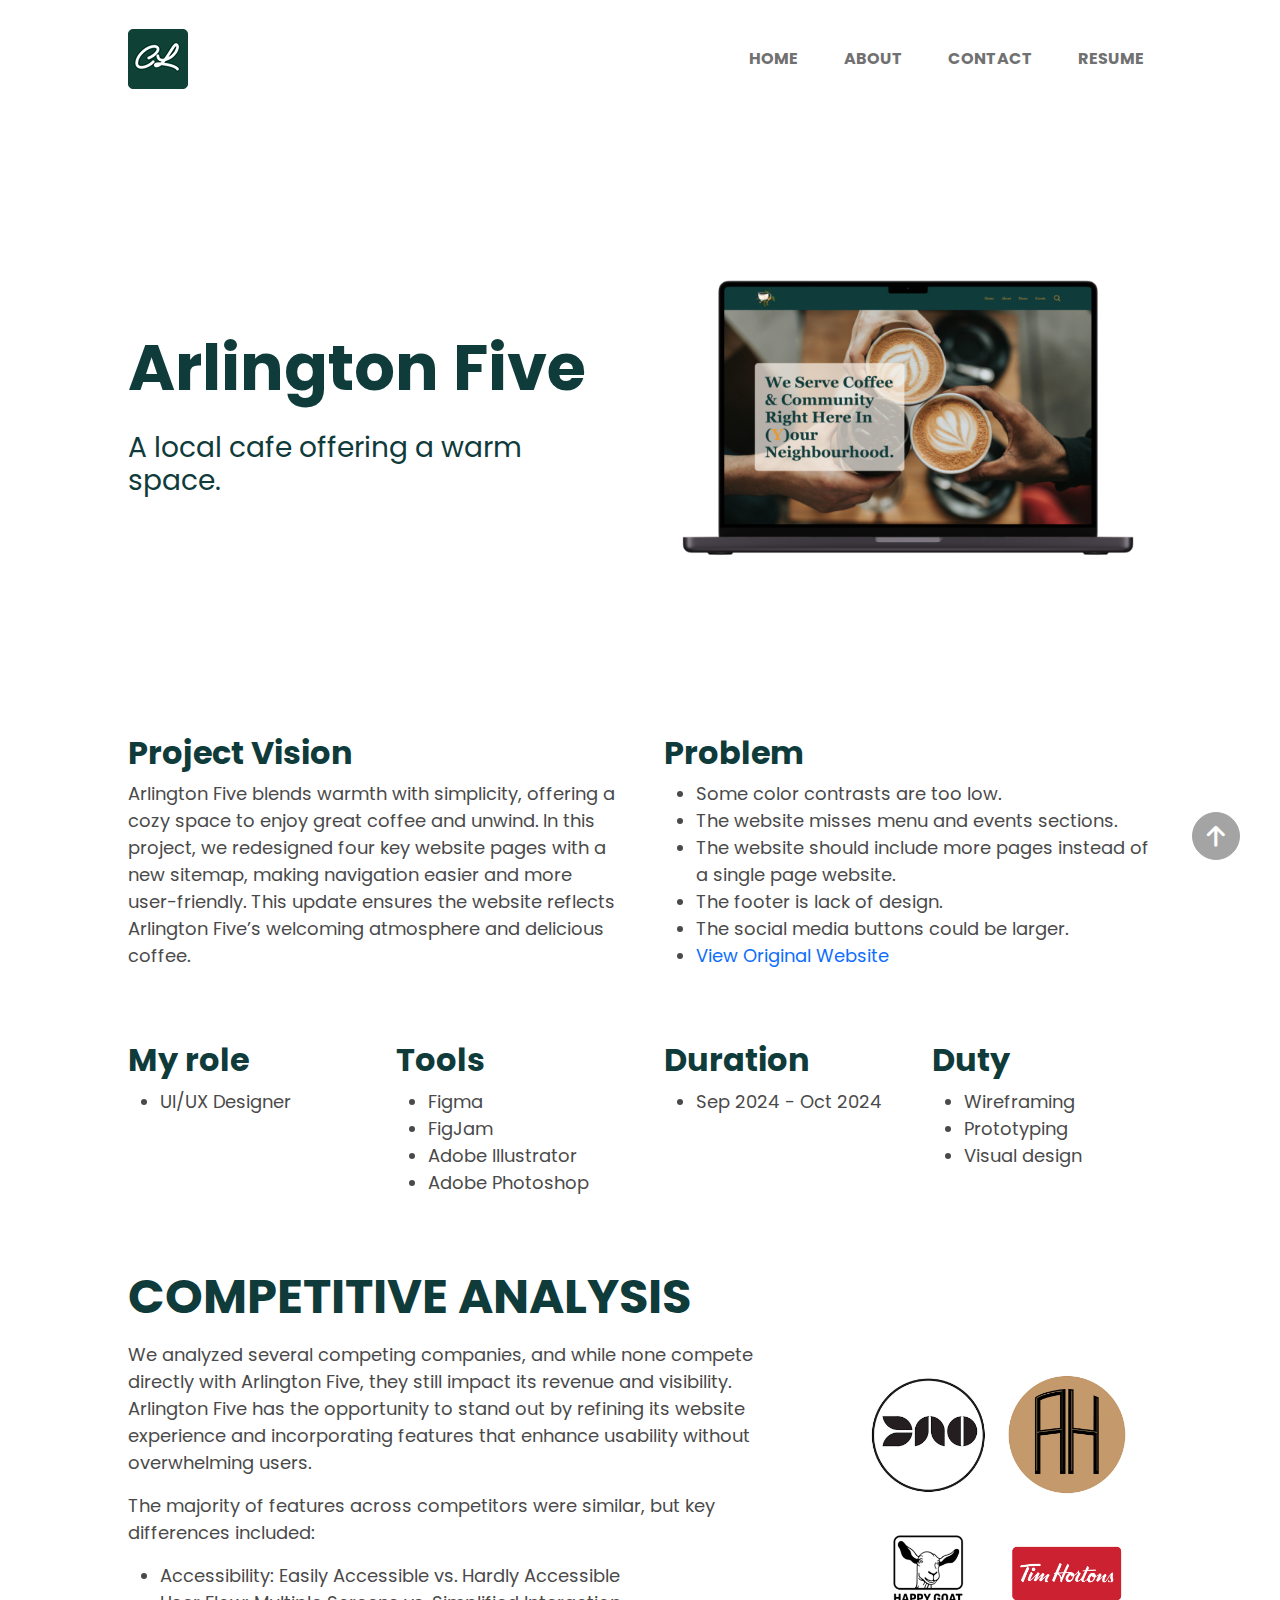
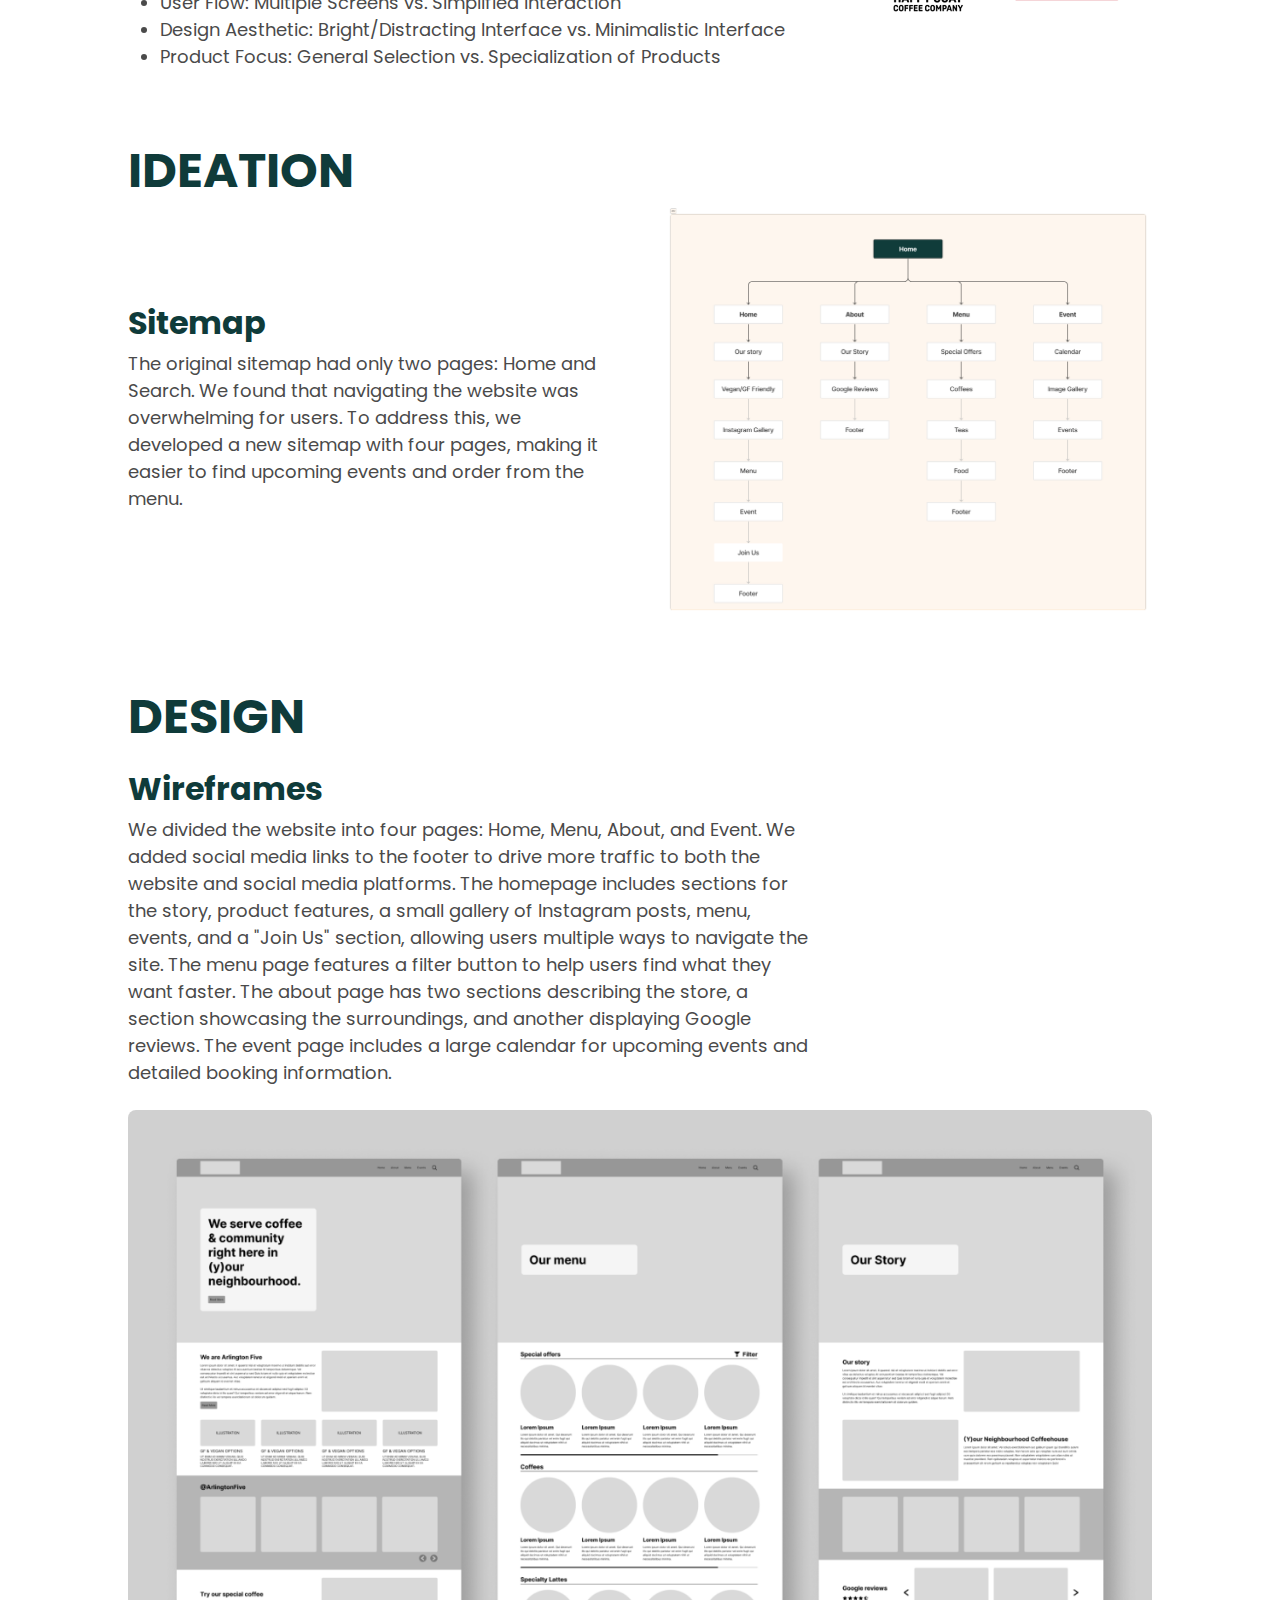
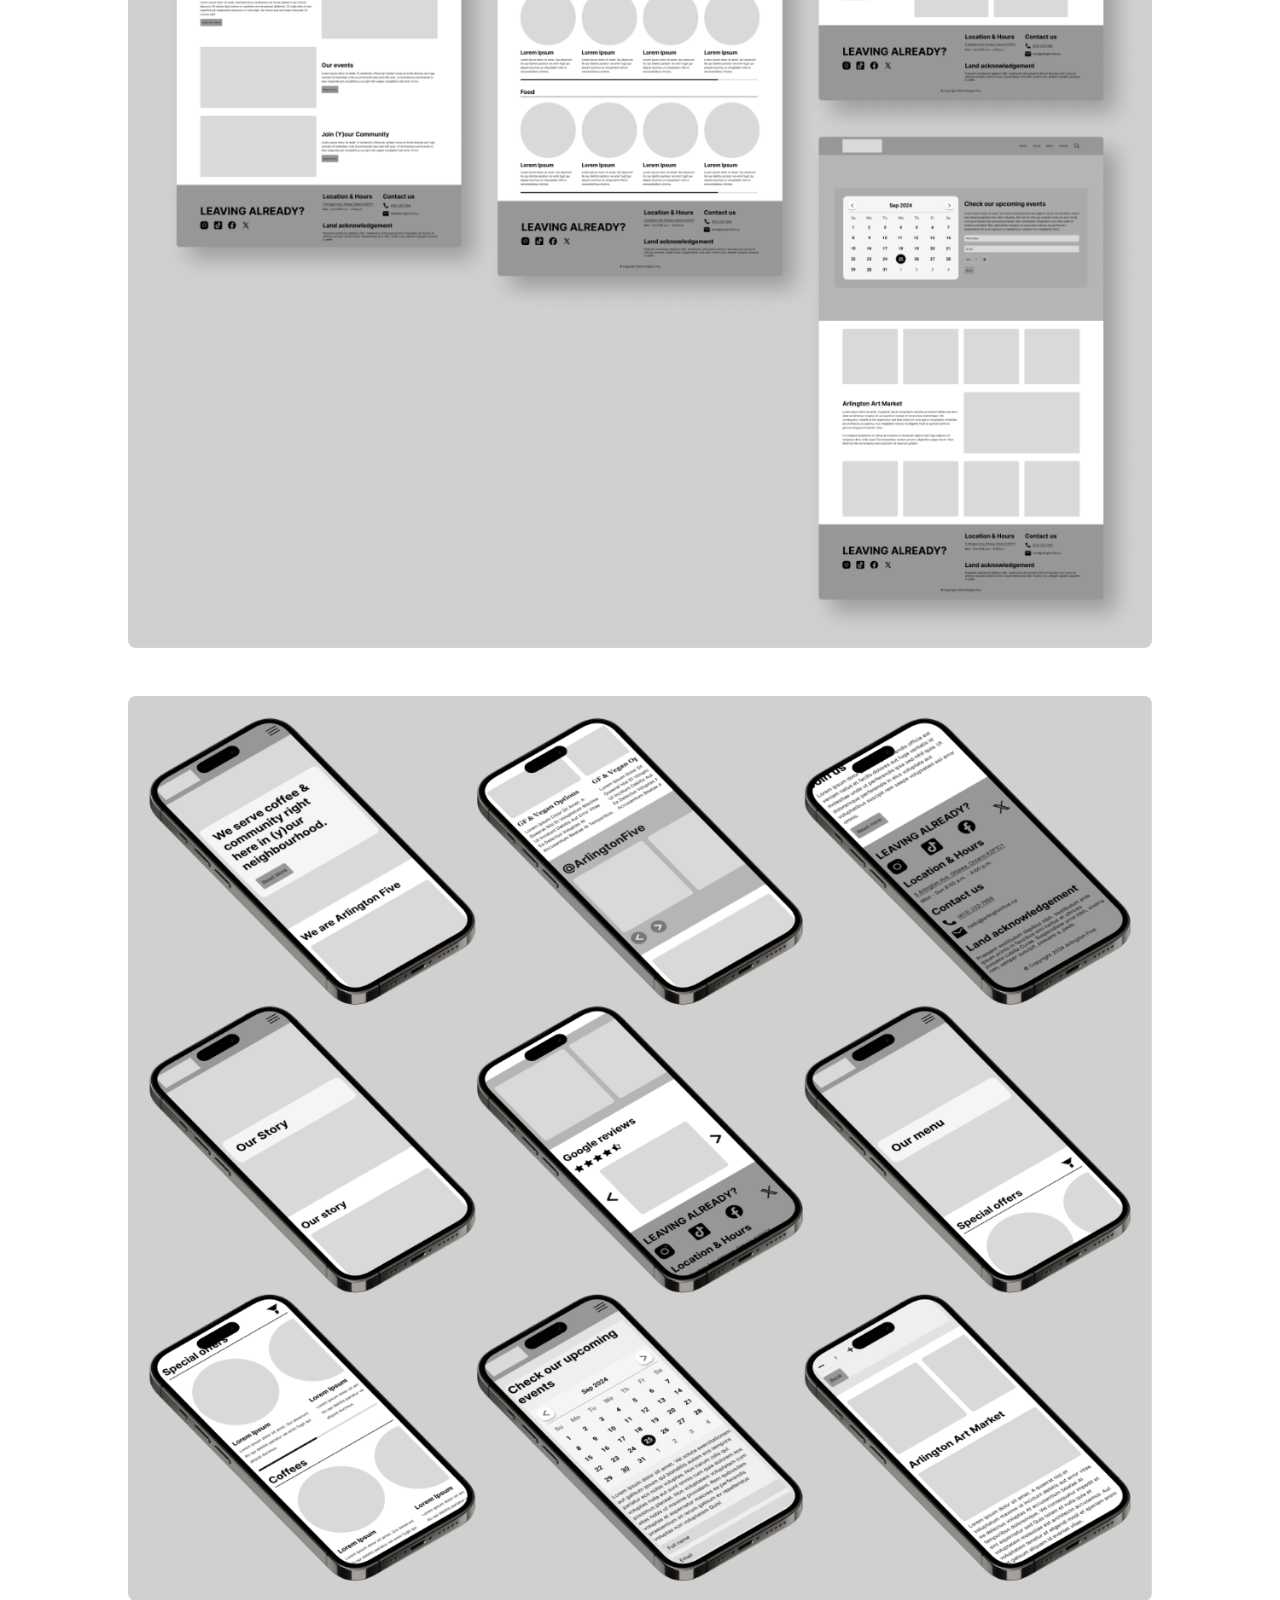
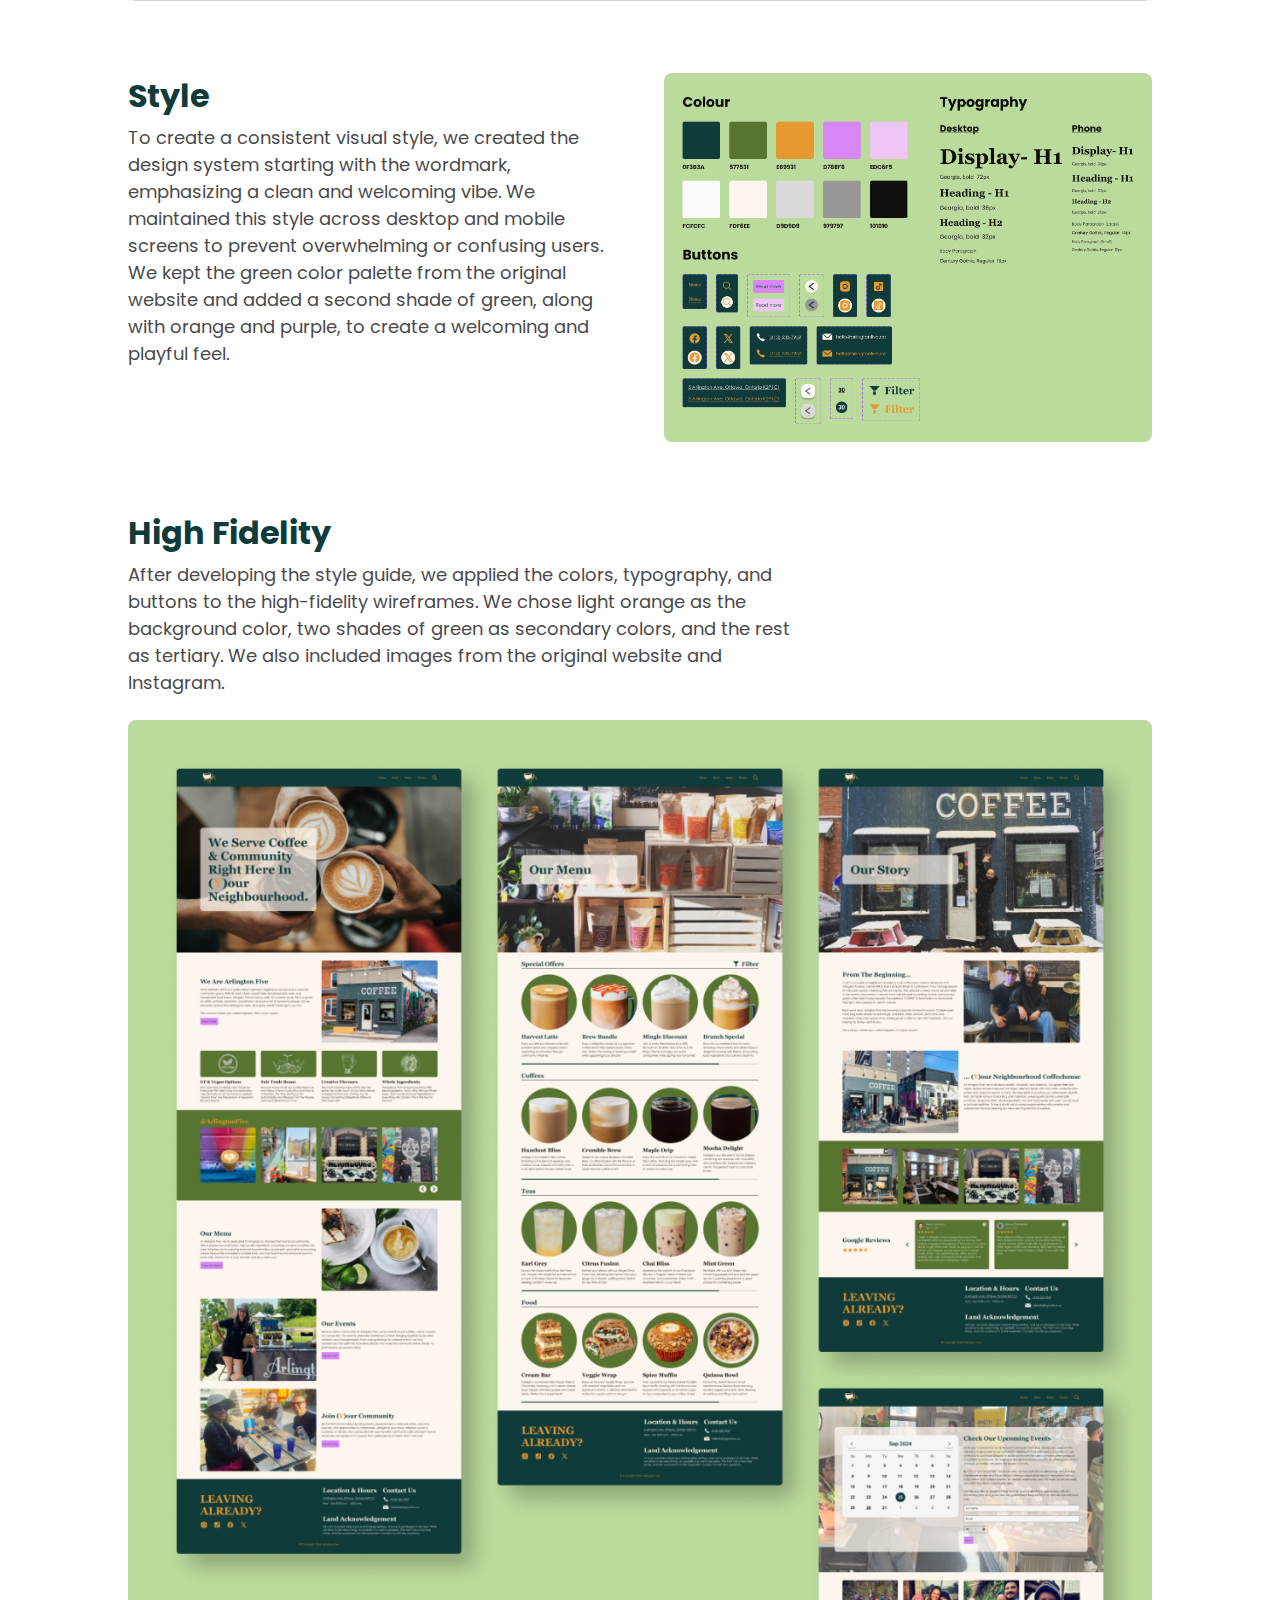
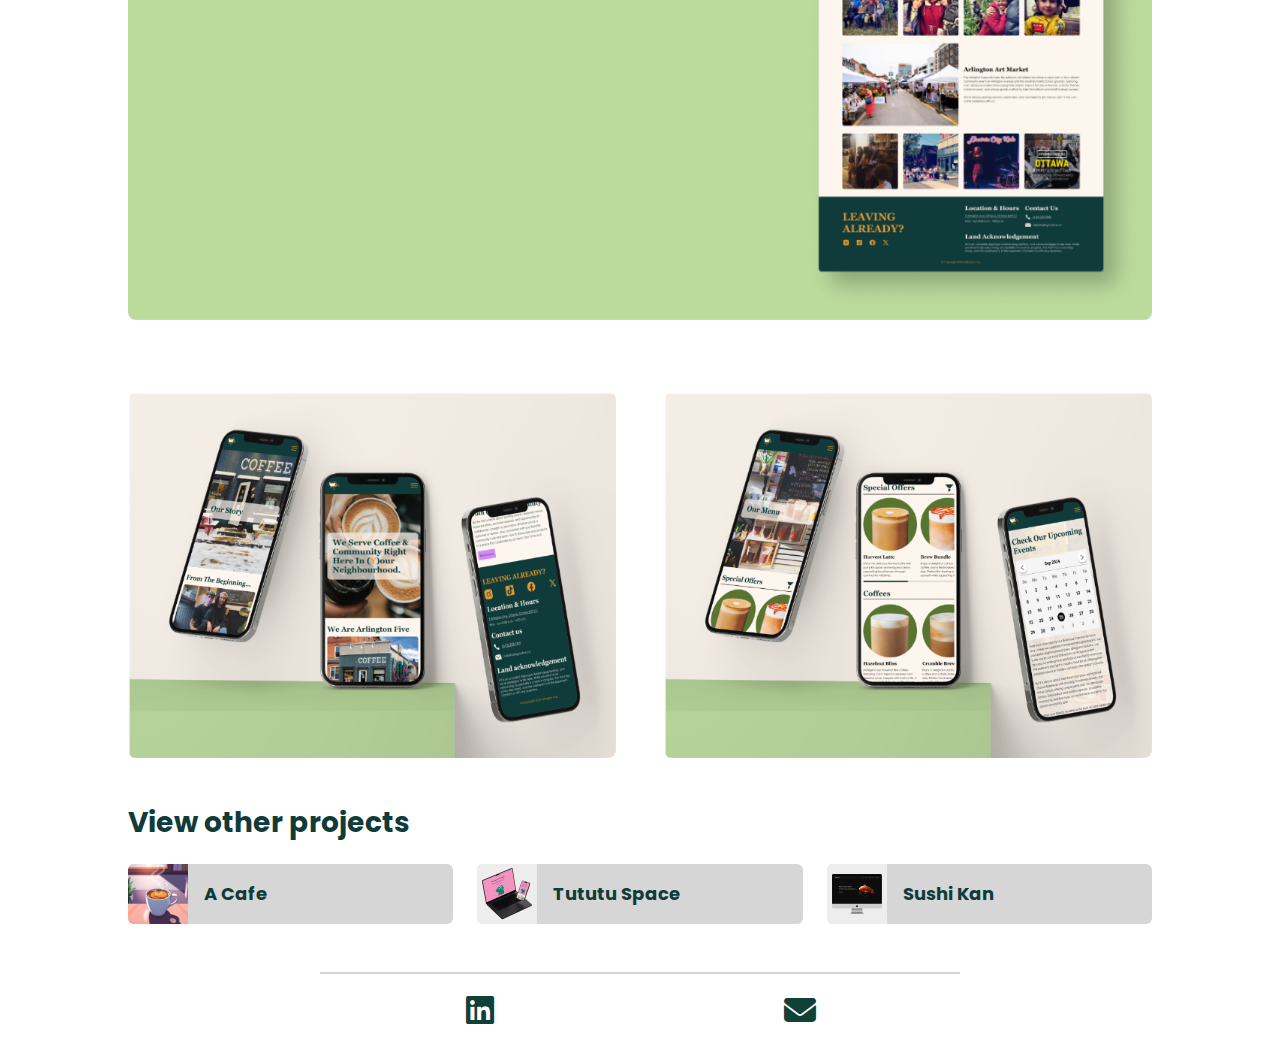
==== commit df8fca8b: "adjust footer" ====
--- a/a5.html
+++ b/a5.html
@@ -400,20 +400,20 @@
                             <h2 class="fw-bold fs-6 my-auto ms-3 me-auto" role="heading">A Cafe</h2>
                         </a>
                     </div>
-                    <div class="col-12 col-md-4 project-hover">
+                    <!-- <div class="col-12 col-md-4 project-hover">
                         <a href="a5.html.html" class="btn btn-secondary p-0 border-0 fw-medium view-other"
                             role="button">
                             <img class="rounded-start" src="images/a5-home-icon.png" alt="a cafe in California icon">
                             <h2 class="fw-bold fs-6 my-auto ms-3 me-auto" role="heading">Arlington Five</h2>
                         </a>
-                    </div>
-                    <!-- <div class="col-12 col-md-4 project-hover">
+                    </div> -->
+                    <div class="col-12 col-md-4 project-hover">
                 <a href="tututuspace.html" class="btn btn-secondary p-0 border-0 fw-medium view-other"
                     role="button">
                     <img class="rounded-start" src="images/tututu-home-icon.png" alt="tututu space icon">
                     <h2 class="fw-bold fs-6 my-auto ms-3 me-auto" role="heading">Tututu Space</h2>
                 </a>
-            </div> -->
+            </div>
                     <div class="col-12 col-md-4 project-hover">
                         <a href="sushikan.html" class="btn btn-secondary p-0 border-0 fw-medium view-other"
                             role="button">
--- a/css/main.css
+++ b/css/main.css
@@ -102,7 +102,7 @@
 }
 
 .unactive{
-    opacity: 70%;
+    opacity: 78%;
 }
 
 .navbar-toggler {
--- a/css/a5.css
+++ b/css/a5.css
@@ -55,6 +55,11 @@
     --bs-btn-disabled-border-color:var(--btn-secondary-bg);;
 }
 
+.border-primary {
+    --bs-border-opacity: 1;
+    border-color: rgba(var(--bs-body-color), var(--bs-border-opacity)) !important;
+}
+
 /* Mobile */
 body {
     font-family: "Poppins", sans-serif;
@@ -107,7 +112,7 @@
 }
 
 .unactive{
-    opacity: 70%;
+    opacity: 78%;
 }
 
 .navbar-toggler {
